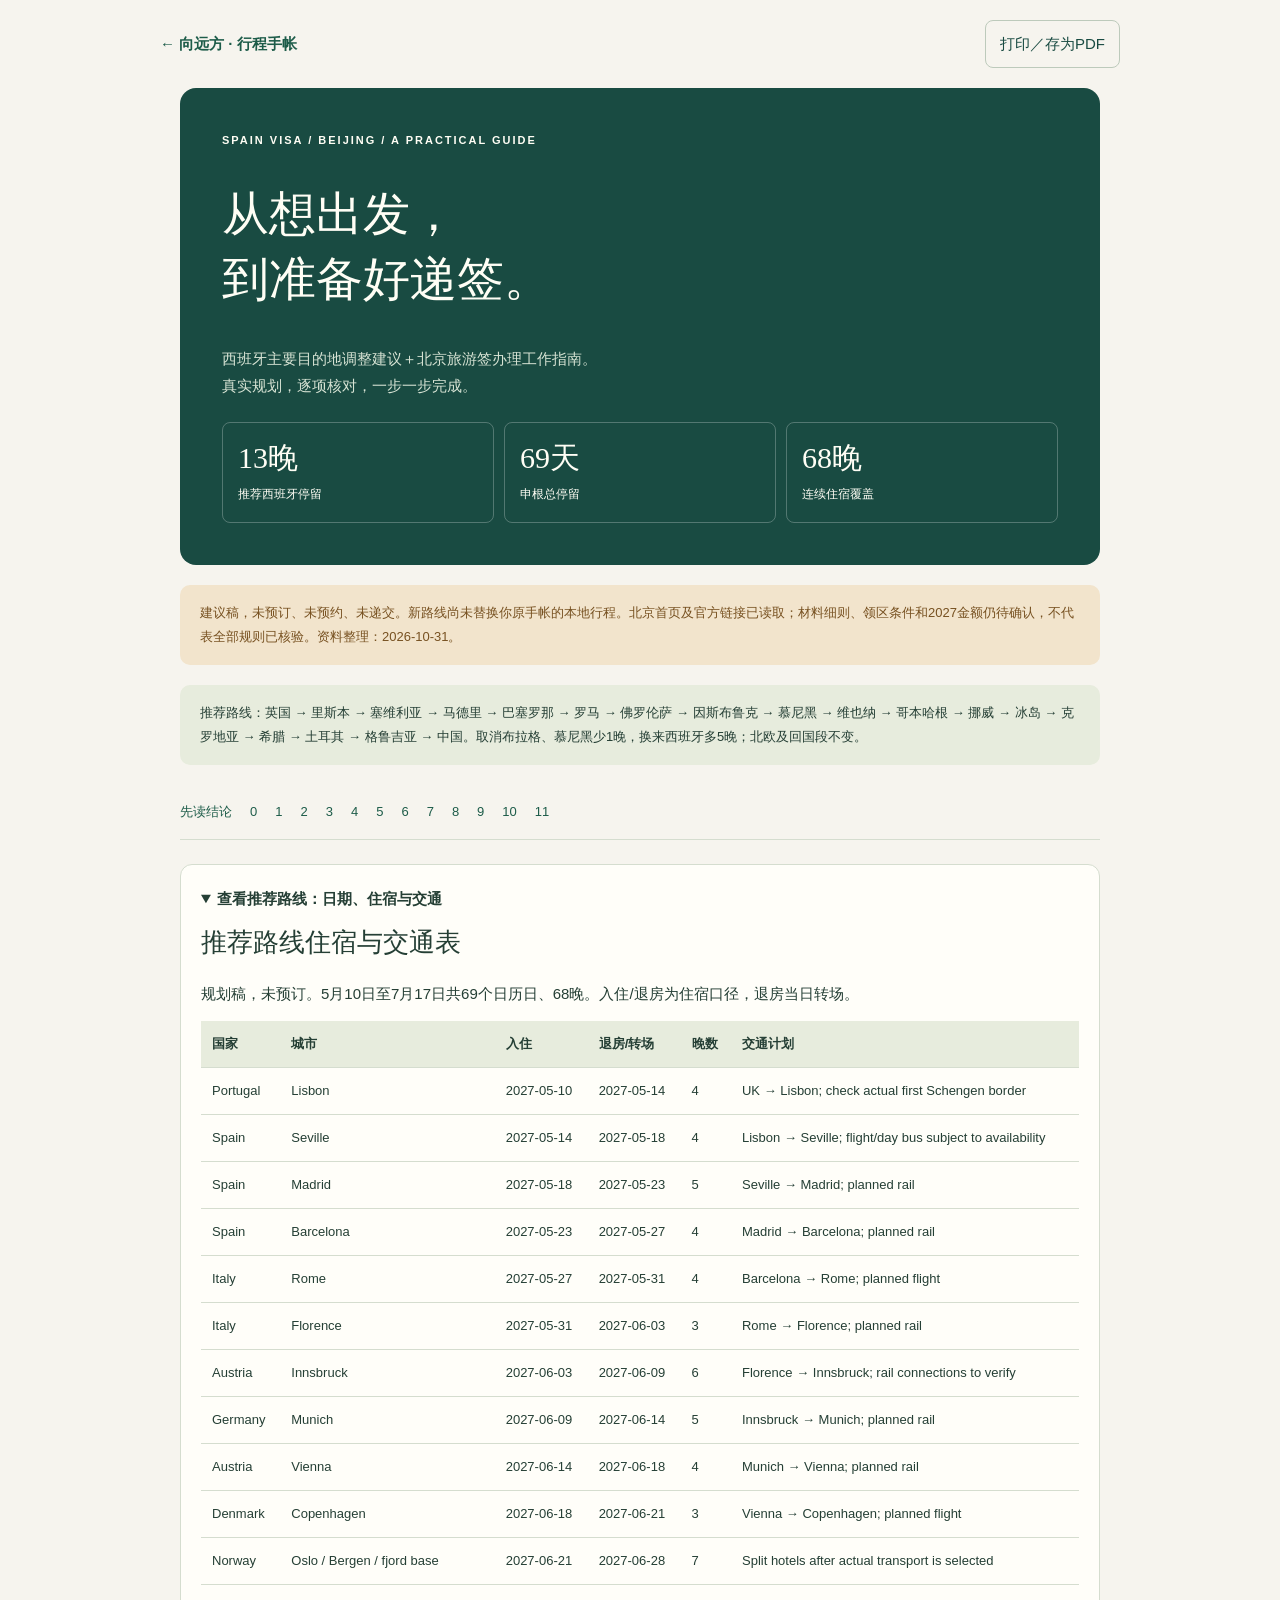
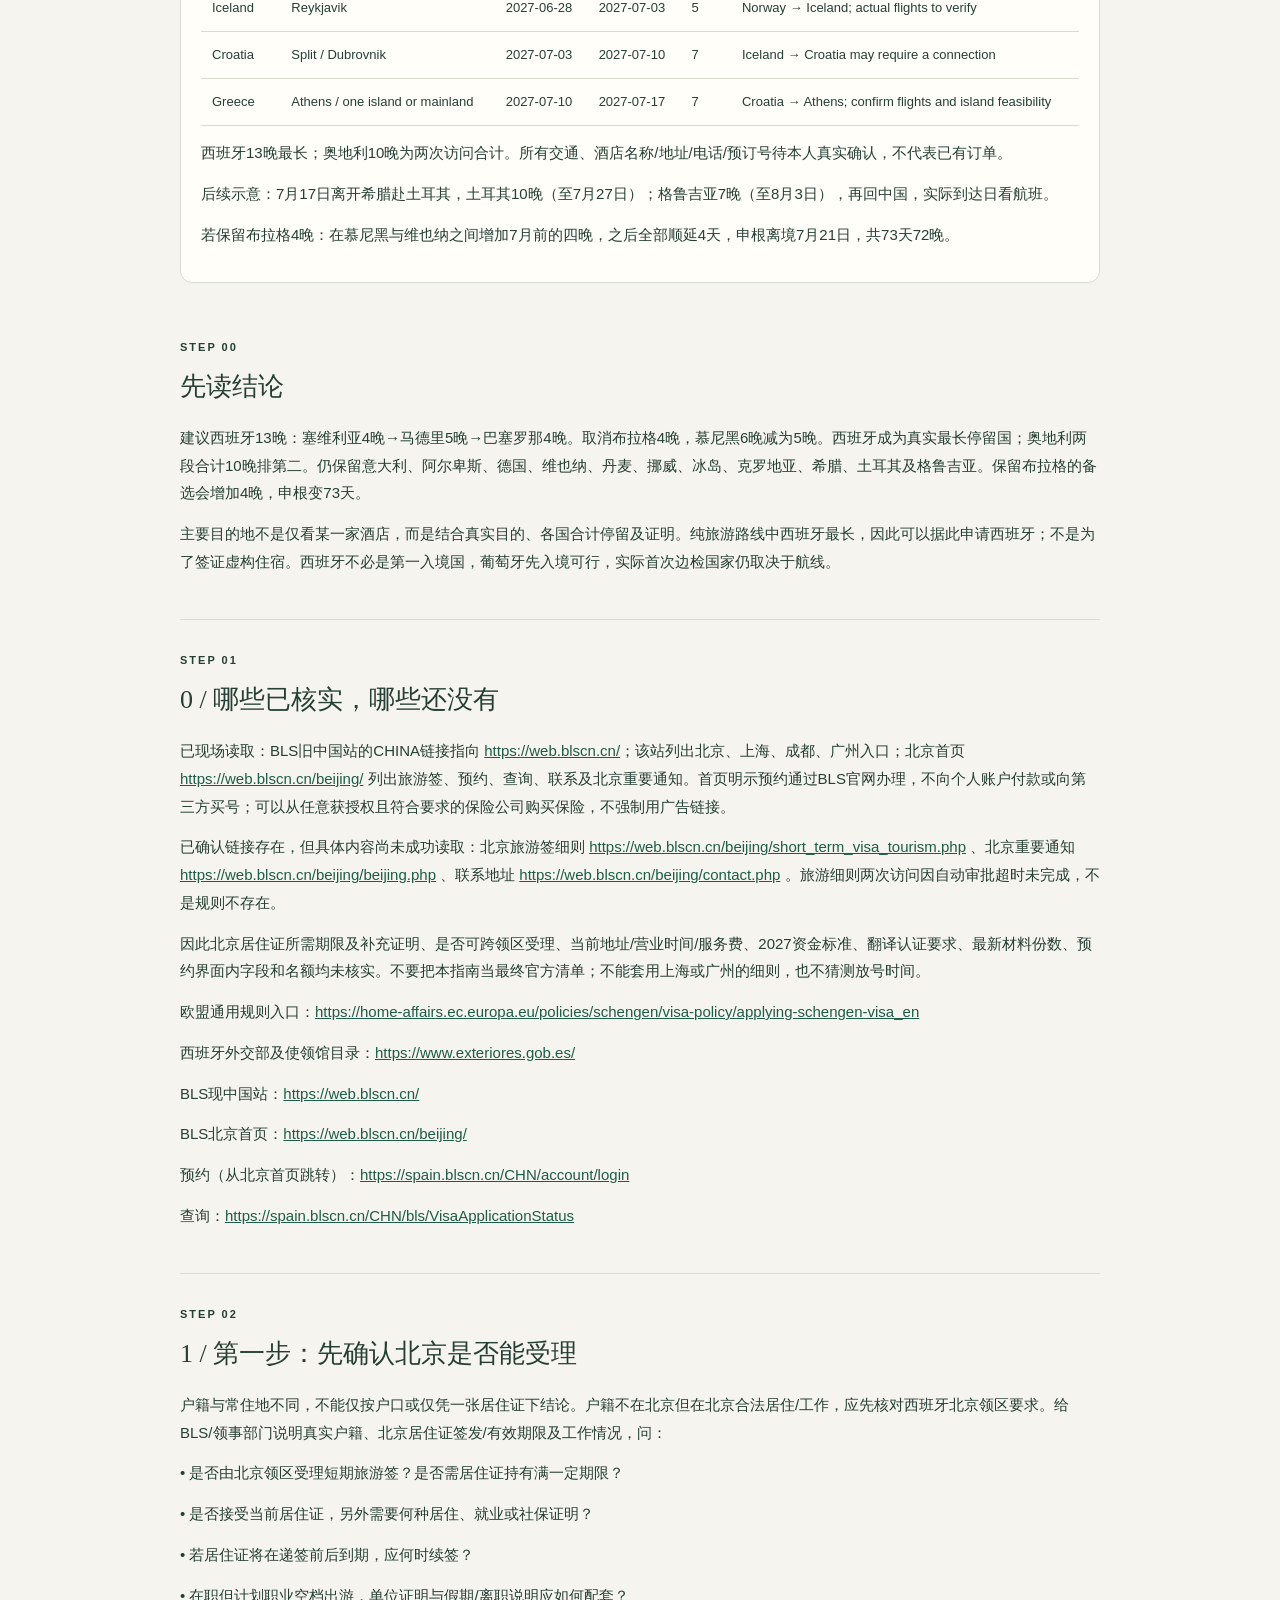
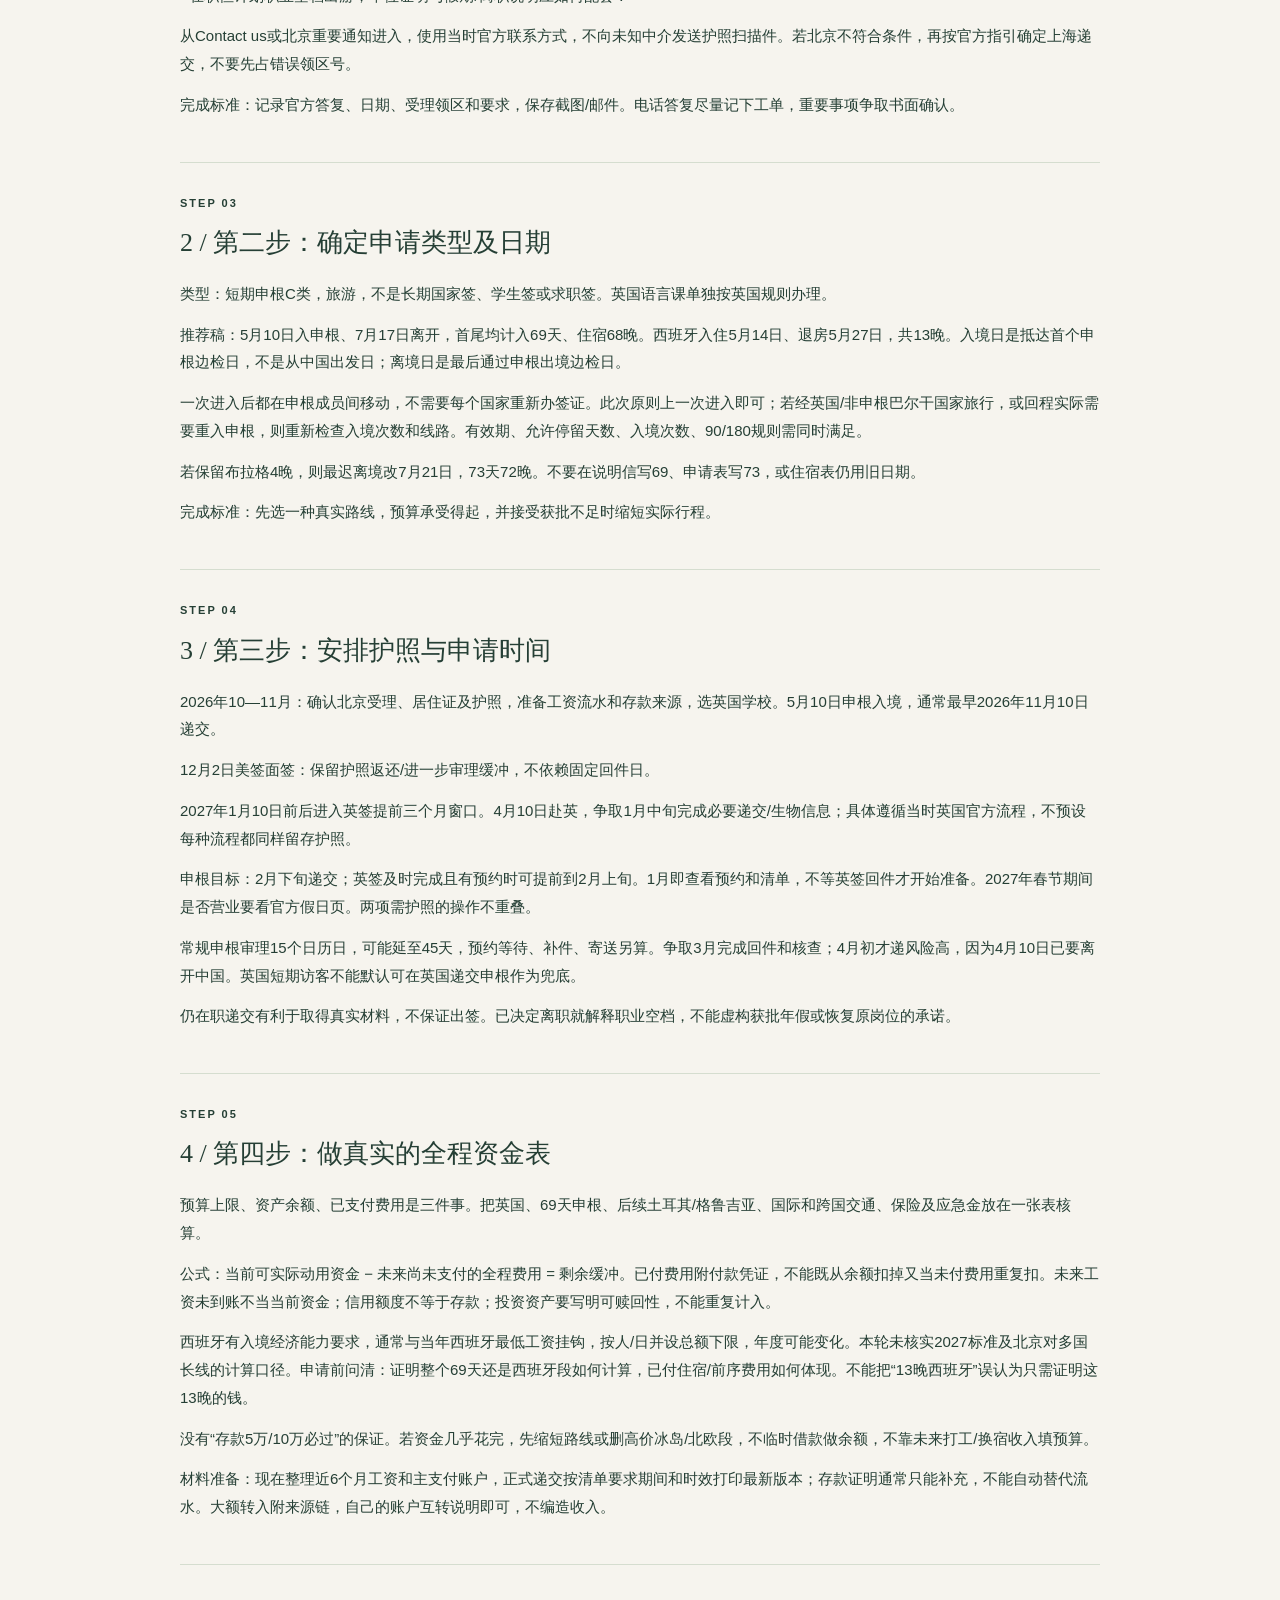
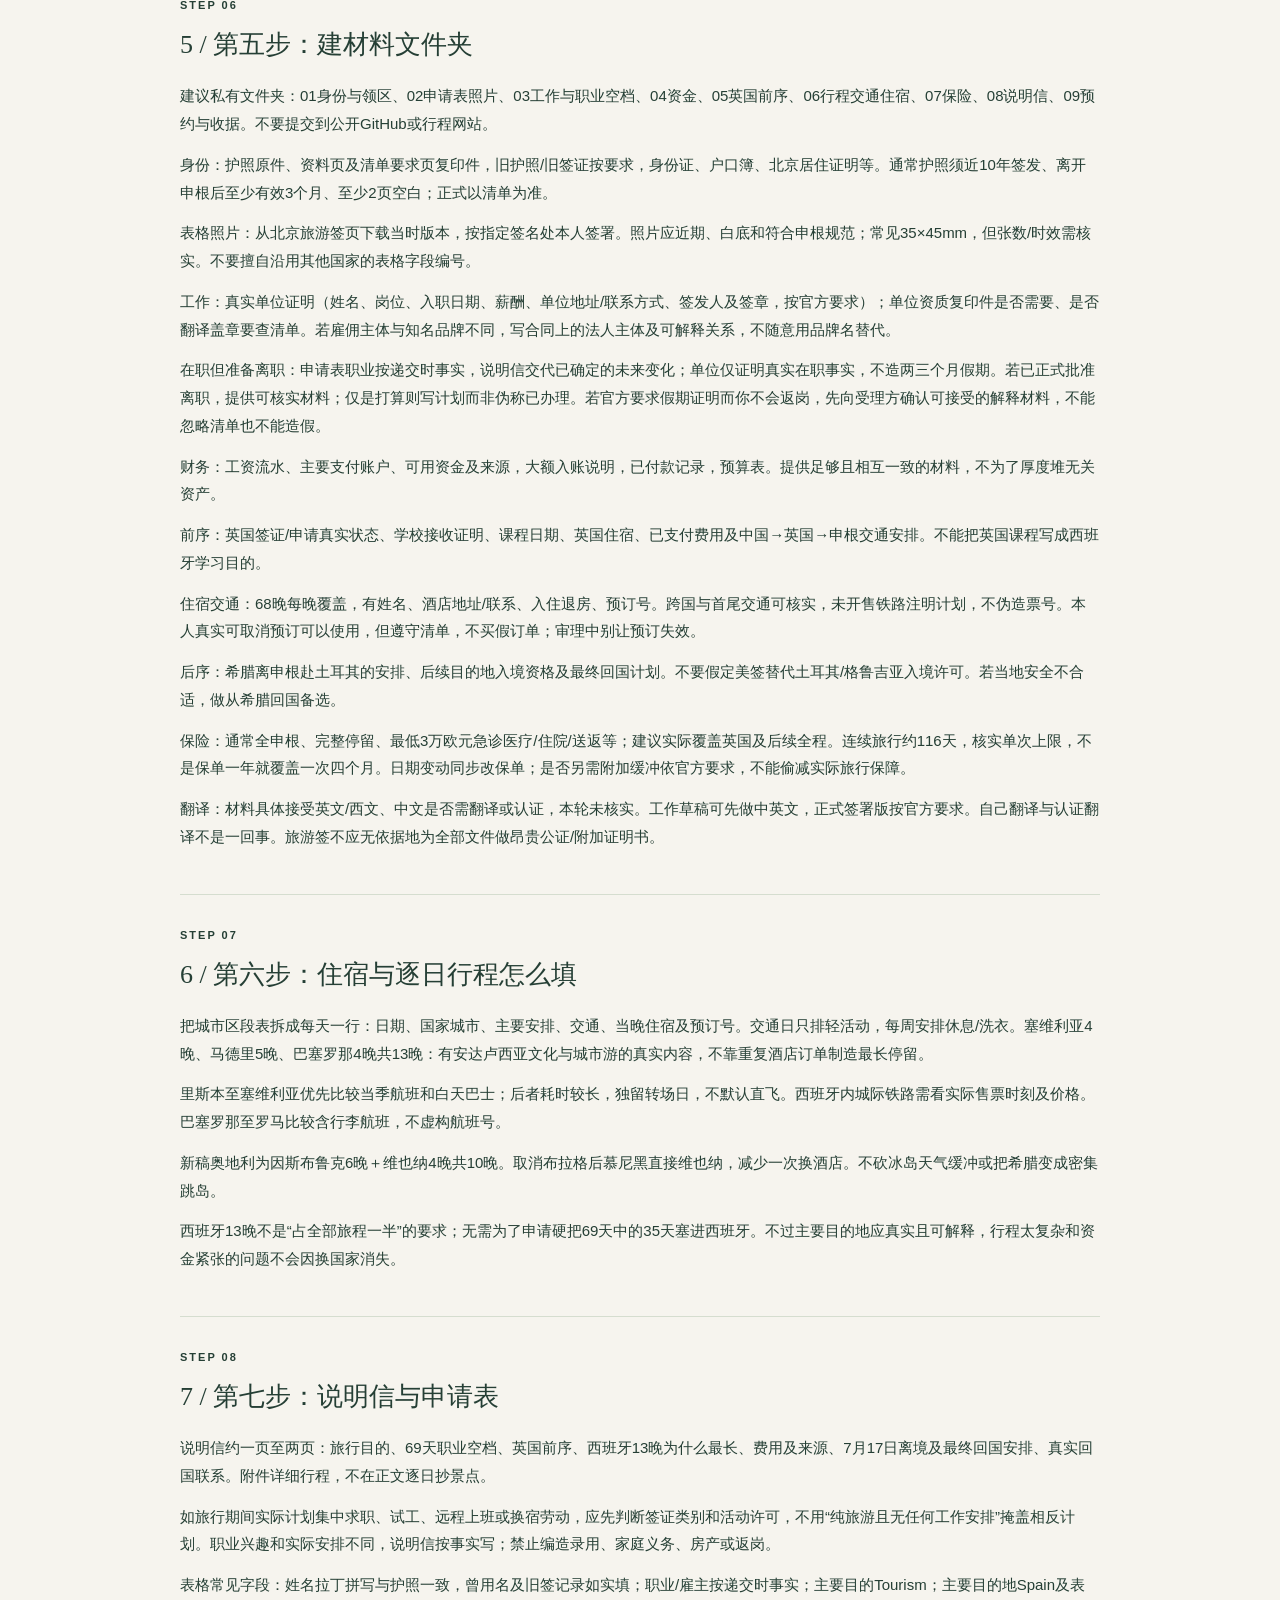
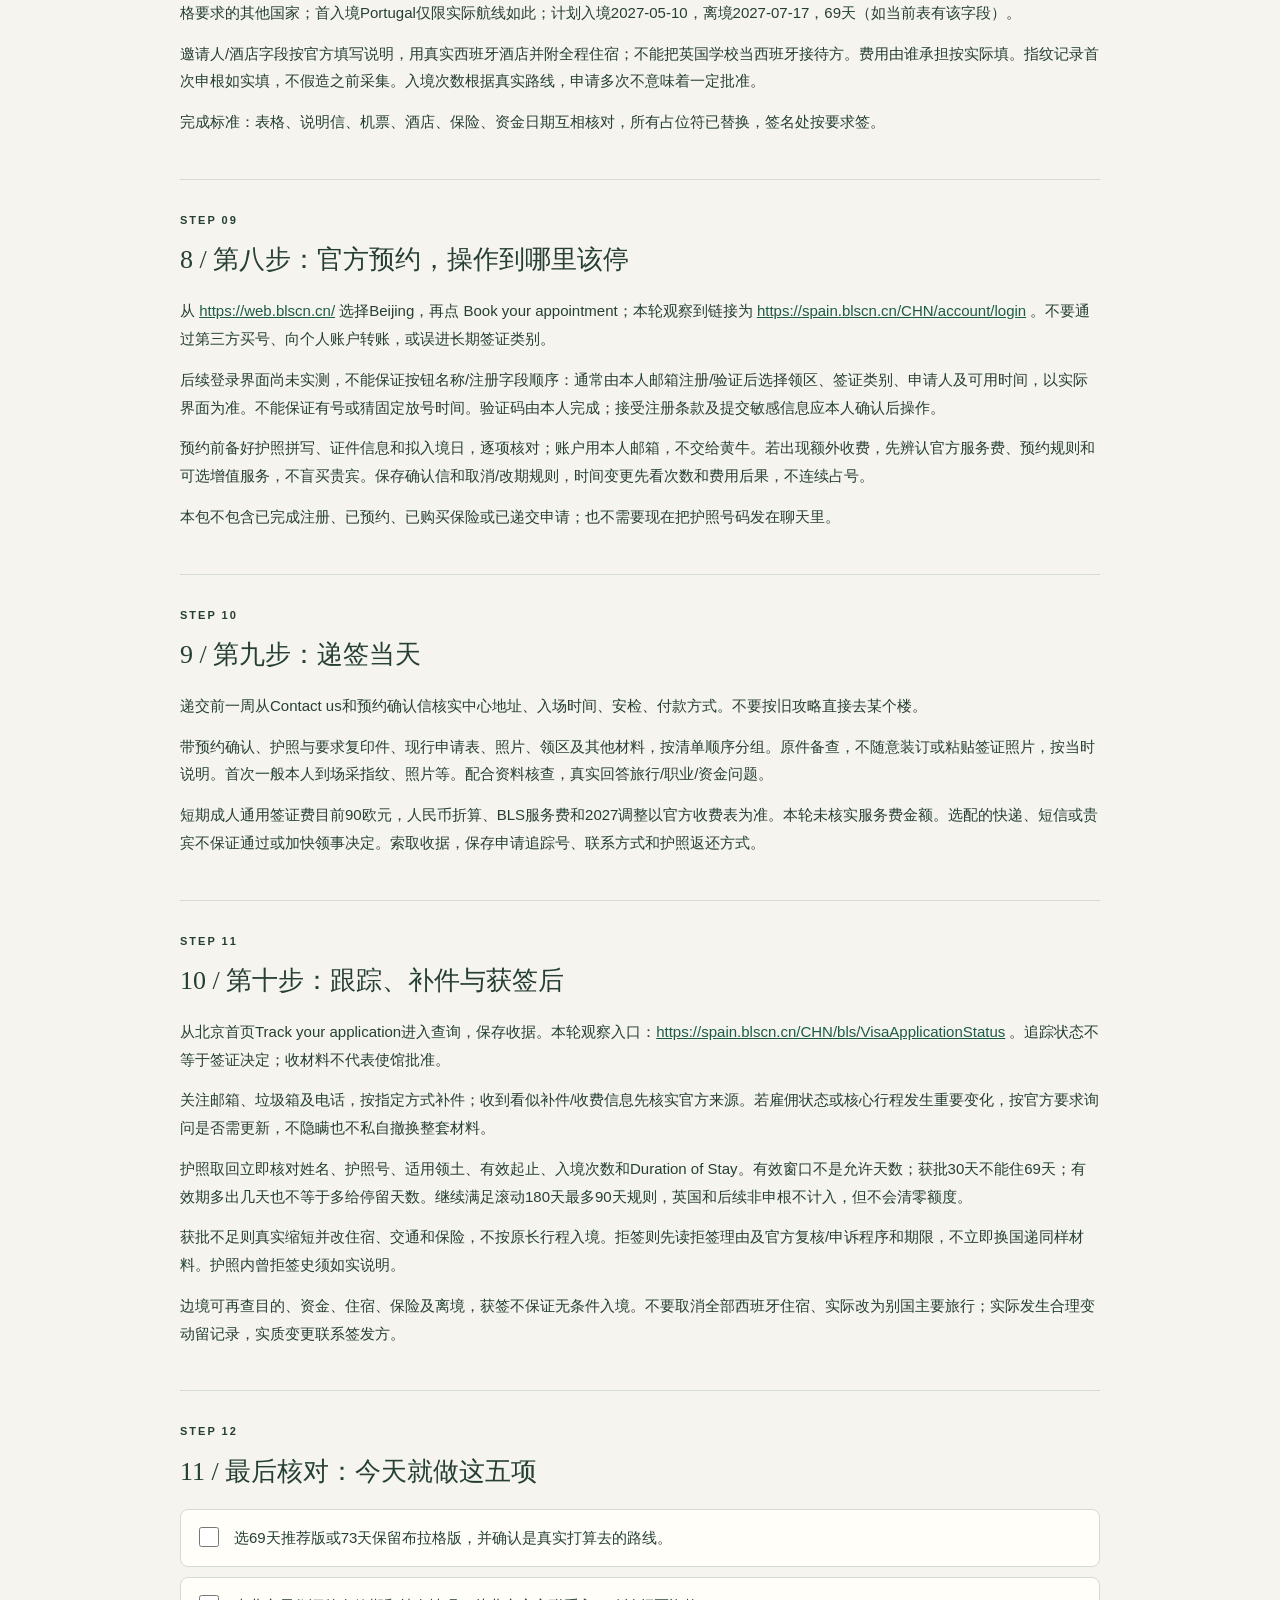
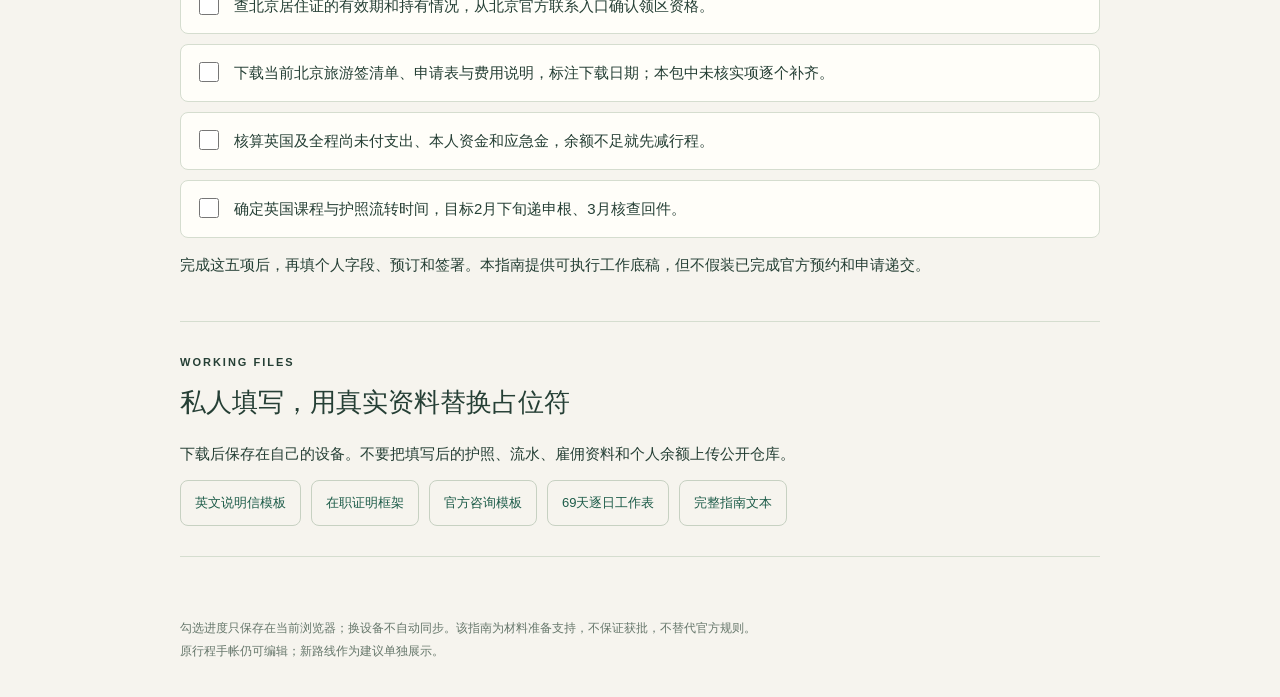
==== spain-visa.html @ c6af72b5 "Add Spain route proposal and Beijing visa application guide" ====
<!doctype html><html lang="zh-CN"><head><meta charset="utf-8"><meta name="viewport" content="width=device-width,initial-scale=1"><meta name="theme-color" content="#194b42"><title>北京西班牙签证 · 从0到1</title><style>
*{box-sizing:border-box}html{scroll-behavior:smooth;scroll-padding-top:72px}body{margin:0;color:#253f35;background:#f6f4ee;font:15px/1.85 -apple-system,BlinkMacSystemFont,'PingFang SC',sans-serif}header{max-width:1000px;margin:auto;display:flex;align-items:center;justify-content:space-between;gap:10px;padding:20px}a{color:#1d5c49;overflow-wrap:anywhere}header a{text-decoration:none;font-weight:700}button,.btn{border:1px solid #bdcabb;border-radius:8px;padding:9px 14px;background:transparent;color:#194b42;font:inherit;cursor:pointer}.hero{padding:42px;background:#194b42;border-radius:16px;color:#fffef5}.hero p{color:#d7e3d4}.kicker{font-size:11px;letter-spacing:2px;font-weight:700}h1{font:500 clamp(29px,5vw,47px)/1.4 Georgia,'Songti SC',serif}h2{font:500 26px/1.5 Georgia,'Songti SC',serif;margin:10px 0 18px}main{max-width:960px;margin:auto;padding:0 20px}nav{display:flex;gap:18px;overflow:auto;white-space:nowrap;position:sticky;top:0;background:#f6f4eef5;z-index:2;padding:15px 0;border-bottom:1px solid #d5ddcf}nav a{text-decoration:none;font-size:13px}section{padding:30px 0;border-bottom:1px solid #d5ddcf}p{margin:13px 0}.notice{padding:16px 20px;background:#e7ecdd;border-radius:10px;margin:20px 0;font-size:13px}.warn{background:#f2e4cc;color:#775121}.cards{display:grid;grid-template-columns:repeat(3,1fr);gap:10px;margin-top:22px}.cards div{padding:15px;border:1px solid #ffffff40;border-radius:8px}.cards strong{display:block;font:30px Georgia,serif}.cards span{font-size:12px}details{margin:24px 0;background:#fffef9;padding:20px;border:1px solid #d5ddcf;border-radius:12px}summary{font-weight:700;cursor:pointer}.table-wrap{overflow:auto}table{border-collapse:collapse;width:100%;font-size:13px;min-width:650px}td,th{padding:11px;border-bottom:1px solid #d5ddcf;text-align:left}th{background:#e7ecdd}.task{display:flex;gap:12px;background:#fffef9;padding:14px;border:1px solid #d5ddcf;border-radius:8px;margin:10px 0}.task input{width:20px;height:20px;flex-shrink:0;accent-color:#194b42}.task:has(input:checked) span{text-decoration:line-through;color:#7a847b}.downloads{display:flex;flex-wrap:wrap;gap:10px}.downloads a{padding:10px 14px;border:1px solid #c7d1c2;border-radius:8px;text-decoration:none;font-size:13px}footer{padding:35px 0;color:#66776b;font-size:12px}#status{min-height:25px}a:focus-visible,button:focus-visible,summary:focus-visible,input:focus-visible{outline:3px solid #b28c3e;outline-offset:3px}@media(max-width:600px){body{font-size:14px}main{padding:0 16px}.hero{padding:28px 22px}h2{font-size:23px}header{padding:15px 16px}header a{font-size:13px}button{font-size:12px}.cards{gap:7px}.cards div{padding:11px}.cards strong{font-size:25px}.cards span{font-size:11px}details{padding:15px}nav{margin:0 -16px;padding:13px 16px}}@media print{header,nav,button,.downloads,#status{display:none}details{display:block}details>*{display:block}.hero{background:white;color:black}.hero p{color:black}section{break-inside:auto}h2{break-after:avoid}.table-wrap{overflow:visible}table{min-width:0;font-size:10px}a{color:black}}
</style></head><body><header><a href="./">← 向远方 · 行程手帐</a><button id="print">打印／存为PDF</button></header><main><div class="hero"><div class="kicker">SPAIN VISA / BEIJING / A PRACTICAL GUIDE</div><h1>从想出发，<br>到准备好递签。</h1><p>西班牙主要目的地调整建议＋北京旅游签办理工作指南。<br>真实规划，逐项核对，一步一步完成。</p><div class="cards"><div><strong>13晚</strong><span>推荐西班牙停留</span></div><div><strong>69天</strong><span>申根总停留</span></div><div><strong>68晚</strong><span>连续住宿覆盖</span></div></div></div><div class="notice warn">建议稿，未预订、未预约、未递交。新路线尚未替换你原手帐的本地行程。北京首页及官方链接已读取；材料细则、领区条件和2027金额仍待确认，不代表全部规则已核验。资料整理：2026-10-31。</div><div class="notice">推荐路线：英国 → 里斯本 → 塞维利亚 → 马德里 → 巴塞罗那 → 罗马 → 佛罗伦萨 → 因斯布鲁克 → 慕尼黑 → 维也纳 → 哥本哈根 → 挪威 → 冰岛 → 克罗地亚 → 希腊 → 土耳其 → 格鲁吉亚 → 中国。取消布拉格、慕尼黑少1晚，换来西班牙多5晚；北欧及回国段不变。</div><nav><a href="#step-0">先读结论</a><a href="#step-1">0</a><a href="#step-2">1</a><a href="#step-3">2</a><a href="#step-4">3</a><a href="#step-5">4</a><a href="#step-6">5</a><a href="#step-7">6</a><a href="#step-8">7</a><a href="#step-9">8</a><a href="#step-10">9</a><a href="#step-11">10</a><a href="#step-12">11</a></nav><details open><summary>查看推荐路线：日期、住宿与交通</summary><h2>推荐路线住宿与交通表</h2>
<p>规划稿，未预订。5月10日至7月17日共69个日历日、68晚。入住/退房为住宿口径，退房当日转场。</p>
<div class="table-wrap"><table><thead><tr><th>国家</th><th>城市</th><th>入住</th><th>退房/转场</th><th>晚数</th><th>交通计划</th></tr></thead><tbody><tr><td>Portugal</td><td>Lisbon</td><td>2027-05-10</td><td>2027-05-14</td><td>4</td><td>UK → Lisbon; check actual first Schengen border</td></tr><tr><td>Spain</td><td>Seville</td><td>2027-05-14</td><td>2027-05-18</td><td>4</td><td>Lisbon → Seville; flight/day bus subject to availability</td></tr><tr><td>Spain</td><td>Madrid</td><td>2027-05-18</td><td>2027-05-23</td><td>5</td><td>Seville → Madrid; planned rail</td></tr><tr><td>Spain</td><td>Barcelona</td><td>2027-05-23</td><td>2027-05-27</td><td>4</td><td>Madrid → Barcelona; planned rail</td></tr><tr><td>Italy</td><td>Rome</td><td>2027-05-27</td><td>2027-05-31</td><td>4</td><td>Barcelona → Rome; planned flight</td></tr><tr><td>Italy</td><td>Florence</td><td>2027-05-31</td><td>2027-06-03</td><td>3</td><td>Rome → Florence; planned rail</td></tr><tr><td>Austria</td><td>Innsbruck</td><td>2027-06-03</td><td>2027-06-09</td><td>6</td><td>Florence → Innsbruck; rail connections to verify</td></tr><tr><td>Germany</td><td>Munich</td><td>2027-06-09</td><td>2027-06-14</td><td>5</td><td>Innsbruck → Munich; planned rail</td></tr><tr><td>Austria</td><td>Vienna</td><td>2027-06-14</td><td>2027-06-18</td><td>4</td><td>Munich → Vienna; planned rail</td></tr><tr><td>Denmark</td><td>Copenhagen</td><td>2027-06-18</td><td>2027-06-21</td><td>3</td><td>Vienna → Copenhagen; planned flight</td></tr><tr><td>Norway</td><td>Oslo / Bergen / fjord base</td><td>2027-06-21</td><td>2027-06-28</td><td>7</td><td>Split hotels after actual transport is selected</td></tr><tr><td>Iceland</td><td>Reykjavik</td><td>2027-06-28</td><td>2027-07-03</td><td>5</td><td>Norway → Iceland; actual flights to verify</td></tr><tr><td>Croatia</td><td>Split / Dubrovnik</td><td>2027-07-03</td><td>2027-07-10</td><td>7</td><td>Iceland → Croatia may require a connection</td></tr><tr><td>Greece</td><td>Athens / one island or mainland</td><td>2027-07-10</td><td>2027-07-17</td><td>7</td><td>Croatia → Athens; confirm flights and island feasibility</td></tr></tbody></table></div>
<p>西班牙13晚最长；奥地利10晚为两次访问合计。所有交通、酒店名称/地址/电话/预订号待本人真实确认，不代表已有订单。</p>
<p>后续示意：7月17日离开希腊赴土耳其，土耳其10晚（至7月27日）；格鲁吉亚7晚（至8月3日），再回中国，实际到达日看航班。</p>
<p>若保留布拉格4晚：在慕尼黑与维也纳之间增加7月前的四晚，之后全部顺延4天，申根离境7月21日，共73天72晚。</p></details><section id="step-0"><div class="kicker">STEP 00</div><h2>先读结论</h2><p>建议西班牙13晚：塞维利亚4晚→马德里5晚→巴塞罗那4晚。取消布拉格4晚，慕尼黑6晚减为5晚。西班牙成为真实最长停留国；奥地利两段合计10晚排第二。仍保留意大利、阿尔卑斯、德国、维也纳、丹麦、挪威、冰岛、克罗地亚、希腊、土耳其及格鲁吉亚。保留布拉格的备选会增加4晚，申根变73天。</p>
<p>主要目的地不是仅看某一家酒店，而是结合真实目的、各国合计停留及证明。纯旅游路线中西班牙最长，因此可以据此申请西班牙；不是为了签证虚构住宿。西班牙不必是第一入境国，葡萄牙先入境可行，实际首次边检国家仍取决于航线。</p></section><section id="step-1"><div class="kicker">STEP 01</div><h2>0 / 哪些已核实，哪些还没有</h2><p>已现场读取：BLS旧中国站的CHINA链接指向 <a target="_blank" rel="noopener" href="https://web.blscn.cn/">https://web.blscn.cn/</a>；该站列出北京、上海、成都、广州入口；北京首页 <a target="_blank" rel="noopener" href="https://web.blscn.cn/beijing/">https://web.blscn.cn/beijing/</a> 列出旅游签、预约、查询、联系及北京重要通知。首页明示预约通过BLS官网办理，不向个人账户付款或向第三方买号；可以从任意获授权且符合要求的保险公司购买保险，不强制用广告链接。</p>
<p>已确认链接存在，但具体内容尚未成功读取：北京旅游签细则 <a target="_blank" rel="noopener" href="https://web.blscn.cn/beijing/short_term_visa_tourism.php">https://web.blscn.cn/beijing/short_term_visa_tourism.php</a> 、北京重要通知 <a target="_blank" rel="noopener" href="https://web.blscn.cn/beijing/beijing.php">https://web.blscn.cn/beijing/beijing.php</a> 、联系地址 <a target="_blank" rel="noopener" href="https://web.blscn.cn/beijing/contact.php">https://web.blscn.cn/beijing/contact.php</a> 。旅游细则两次访问因自动审批超时未完成，不是规则不存在。</p>
<p>因此北京居住证所需期限及补充证明、是否可跨领区受理、当前地址/营业时间/服务费、2027资金标准、翻译认证要求、最新材料份数、预约界面内字段和名额均未核实。不要把本指南当最终官方清单；不能套用上海或广州的细则，也不猜测放号时间。</p>
<p>欧盟通用规则入口：<a target="_blank" rel="noopener" href="https://home-affairs.ec.europa.eu/policies/schengen/visa-policy/applying-schengen-visa_en">https://home-affairs.ec.europa.eu/policies/schengen/visa-policy/applying-schengen-visa_en</a></p>
<p>西班牙外交部及使领馆目录：<a target="_blank" rel="noopener" href="https://www.exteriores.gob.es/">https://www.exteriores.gob.es/</a></p>
<p>BLS现中国站：<a target="_blank" rel="noopener" href="https://web.blscn.cn/">https://web.blscn.cn/</a></p>
<p>BLS北京首页：<a target="_blank" rel="noopener" href="https://web.blscn.cn/beijing/">https://web.blscn.cn/beijing/</a></p>
<p>预约（从北京首页跳转）：<a target="_blank" rel="noopener" href="https://spain.blscn.cn/CHN/account/login">https://spain.blscn.cn/CHN/account/login</a></p>
<p>查询：<a target="_blank" rel="noopener" href="https://spain.blscn.cn/CHN/bls/VisaApplicationStatus">https://spain.blscn.cn/CHN/bls/VisaApplicationStatus</a></p></section><section id="step-2"><div class="kicker">STEP 02</div><h2>1 / 第一步：先确认北京是否能受理</h2><p>户籍与常住地不同，不能仅按户口或仅凭一张居住证下结论。户籍不在北京但在北京合法居住/工作，应先核对西班牙北京领区要求。给BLS/领事部门说明真实户籍、北京居住证签发/有效期限及工作情况，问：</p>
<p class="bullet">• 是否由北京领区受理短期旅游签？是否需居住证持有满一定期限？</p>
<p class="bullet">• 是否接受当前居住证，另外需要何种居住、就业或社保证明？</p>
<p class="bullet">• 若居住证将在递签前后到期，应何时续签？</p>
<p class="bullet">• 在职但计划职业空档出游，单位证明与假期/离职说明应如何配套？</p>
<p>从Contact us或北京重要通知进入，使用当时官方联系方式，不向未知中介发送护照扫描件。若北京不符合条件，再按官方指引确定上海递交，不要先占错误领区号。</p>
<p>完成标准：记录官方答复、日期、受理领区和要求，保存截图/邮件。电话答复尽量记下工单，重要事项争取书面确认。</p></section><section id="step-3"><div class="kicker">STEP 03</div><h2>2 / 第二步：确定申请类型及日期</h2><p>类型：短期申根C类，旅游，不是长期国家签、学生签或求职签。英国语言课单独按英国规则办理。</p>
<p>推荐稿：5月10日入申根、7月17日离开，首尾均计入69天、住宿68晚。西班牙入住5月14日、退房5月27日，共13晚。入境日是抵达首个申根边检日，不是从中国出发日；离境日是最后通过申根出境边检日。</p>
<p>一次进入后都在申根成员间移动，不需要每个国家重新办签证。此次原则上一次进入即可；若经英国/非申根巴尔干国家旅行，或回程实际需要重入申根，则重新检查入境次数和线路。有效期、允许停留天数、入境次数、90/180规则需同时满足。</p>
<p>若保留布拉格4晚，则最迟离境改7月21日，73天72晚。不要在说明信写69、申请表写73，或住宿表仍用旧日期。</p>
<p>完成标准：先选一种真实路线，预算承受得起，并接受获批不足时缩短实际行程。</p></section><section id="step-4"><div class="kicker">STEP 04</div><h2>3 / 第三步：安排护照与申请时间</h2><p>2026年10—11月：确认北京受理、居住证及护照，准备工资流水和存款来源，选英国学校。5月10日申根入境，通常最早2026年11月10日递交。</p>
<p>12月2日美签面签：保留护照返还/进一步审理缓冲，不依赖固定回件日。</p>
<p>2027年1月10日前后进入英签提前三个月窗口。4月10日赴英，争取1月中旬完成必要递交/生物信息；具体遵循当时英国官方流程，不预设每种流程都同样留存护照。</p>
<p>申根目标：2月下旬递交；英签及时完成且有预约时可提前到2月上旬。1月即查看预约和清单，不等英签回件才开始准备。2027年春节期间是否营业要看官方假日页。两项需护照的操作不重叠。</p>
<p>常规申根审理15个日历日，可能延至45天，预约等待、补件、寄送另算。争取3月完成回件和核查；4月初才递风险高，因为4月10日已要离开中国。英国短期访客不能默认可在英国递交申根作为兜底。</p>
<p>仍在职递交有利于取得真实材料，不保证出签。已决定离职就解释职业空档，不能虚构获批年假或恢复原岗位的承诺。</p></section><section id="step-5"><div class="kicker">STEP 05</div><h2>4 / 第四步：做真实的全程资金表</h2><p>预算上限、资产余额、已支付费用是三件事。把英国、69天申根、后续土耳其/格鲁吉亚、国际和跨国交通、保险及应急金放在一张表核算。</p>
<p>公式：当前可实际动用资金 − 未来尚未支付的全程费用 = 剩余缓冲。已付费用附付款凭证，不能既从余额扣掉又当未付费用重复扣。未来工资未到账不当当前资金；信用额度不等于存款；投资资产要写明可赎回性，不能重复计入。</p>
<p>西班牙有入境经济能力要求，通常与当年西班牙最低工资挂钩，按人/日并设总额下限，年度可能变化。本轮未核实2027标准及北京对多国长线的计算口径。申请前问清：证明整个69天还是西班牙段如何计算，已付住宿/前序费用如何体现。不能把“13晚西班牙”误认为只需证明这13晚的钱。</p>
<p>没有“存款5万/10万必过”的保证。若资金几乎花完，先缩短路线或删高价冰岛/北欧段，不临时借款做余额，不靠未来打工/换宿收入填预算。</p>
<p>材料准备：现在整理近6个月工资和主支付账户，正式递交按清单要求期间和时效打印最新版本；存款证明通常只能补充，不能自动替代流水。大额转入附来源链，自己的账户互转说明即可，不编造收入。</p></section><section id="step-6"><div class="kicker">STEP 06</div><h2>5 / 第五步：建材料文件夹</h2><p>建议私有文件夹：01身份与领区、02申请表照片、03工作与职业空档、04资金、05英国前序、06行程交通住宿、07保险、08说明信、09预约与收据。不要提交到公开GitHub或行程网站。</p>
<p>身份：护照原件、资料页及清单要求页复印件，旧护照/旧签证按要求，身份证、户口簿、北京居住证明等。通常护照须近10年签发、离开申根后至少有效3个月、至少2页空白；正式以清单为准。</p>
<p>表格照片：从北京旅游签页下载当时版本，按指定签名处本人签署。照片应近期、白底和符合申根规范；常见35×45mm，但张数/时效需核实。不要擅自沿用其他国家的表格字段编号。</p>
<p>工作：真实单位证明（姓名、岗位、入职日期、薪酬、单位地址/联系方式、签发人及签章，按官方要求）；单位资质复印件是否需要、是否翻译盖章要查清单。若雇佣主体与知名品牌不同，写合同上的法人主体及可解释关系，不随意用品牌名替代。</p>
<p>在职但准备离职：申请表职业按递交时事实，说明信交代已确定的未来变化；单位仅证明真实在职事实，不造两三个月假期。若已正式批准离职，提供可核实材料；仅是打算则写计划而非伪称已办理。若官方要求假期证明而你不会返岗，先向受理方确认可接受的解释材料，不能忽略清单也不能造假。</p>
<p>财务：工资流水、主要支付账户、可用资金及来源，大额入账说明，已付款记录，预算表。提供足够且相互一致的材料，不为了厚度堆无关资产。</p>
<p>前序：英国签证/申请真实状态、学校接收证明、课程日期、英国住宿、已支付费用及中国→英国→申根交通安排。不能把英国课程写成西班牙学习目的。</p>
<p>住宿交通：68晚每晚覆盖，有姓名、酒店地址/联系、入住退房、预订号。跨国与首尾交通可核实，未开售铁路注明计划，不伪造票号。本人真实可取消预订可以使用，但遵守清单，不买假订单；审理中别让预订失效。</p>
<p>后序：希腊离申根赴土耳其的安排、后续目的地入境资格及最终回国计划。不要假定美签替代土耳其/格鲁吉亚入境许可。若当地安全不合适，做从希腊回国备选。</p>
<p>保险：通常全申根、完整停留、最低3万欧元急诊医疗/住院/送返等；建议实际覆盖英国及后续全程。连续旅行约116天，核实单次上限，不是保单一年就覆盖一次四个月。日期变动同步改保单；是否另需附加缓冲依官方要求，不能偷减实际旅行保障。</p>
<p>翻译：材料具体接受英文/西文、中文是否需翻译或认证，本轮未核实。工作草稿可先做中英文，正式签署版按官方要求。自己翻译与认证翻译不是一回事。旅游签不应无依据地为全部文件做昂贵公证/附加证明书。</p></section><section id="step-7"><div class="kicker">STEP 07</div><h2>6 / 第六步：住宿与逐日行程怎么填</h2><p>把城市区段表拆成每天一行：日期、国家城市、主要安排、交通、当晚住宿及预订号。交通日只排轻活动，每周安排休息/洗衣。塞维利亚4晚、马德里5晚、巴塞罗那4晚共13晚：有安达卢西亚文化与城市游的真实内容，不靠重复酒店订单制造最长停留。</p>
<p>里斯本至塞维利亚优先比较当季航班和白天巴士；后者耗时较长，独留转场日，不默认直飞。西班牙内城际铁路需看实际售票时刻及价格。巴塞罗那至罗马比较含行李航班，不虚构航班号。</p>
<p>新稿奥地利为因斯布鲁克6晚＋维也纳4晚共10晚。取消布拉格后慕尼黑直接维也纳，减少一次换酒店。不砍冰岛天气缓冲或把希腊变成密集跳岛。</p>
<p>西班牙13晚不是“占全部旅程一半”的要求；无需为了申请硬把69天中的35天塞进西班牙。不过主要目的地应真实且可解释，行程太复杂和资金紧张的问题不会因换国家消失。</p></section><section id="step-8"><div class="kicker">STEP 08</div><h2>7 / 第七步：说明信与申请表</h2><p>说明信约一页至两页：旅行目的、69天职业空档、英国前序、西班牙13晚为什么最长、费用及来源、7月17日离境及最终回国安排、真实回国联系。附件详细行程，不在正文逐日抄景点。</p>
<p>如旅行期间实际计划集中求职、试工、远程上班或换宿劳动，应先判断签证类别和活动许可，不用“纯旅游且无任何工作安排”掩盖相反计划。职业兴趣和实际安排不同，说明信按事实写；禁止编造录用、家庭义务、房产或返岗。</p>
<p>表格常见字段：姓名拉丁拼写与护照一致，曾用名及旧签记录如实填；职业/雇主按递交时事实；主要目的Tourism；主要目的地Spain及表格要求的其他国家；首入境Portugal仅限实际航线如此；计划入境2027-05-10，离境2027-07-17，69天（如当前表有该字段）。</p>
<p>邀请人/酒店字段按官方填写说明，用真实西班牙酒店并附全程住宿；不能把英国学校当西班牙接待方。费用由谁承担按实际填。指纹记录首次申根如实填，不假造之前采集。入境次数根据真实路线，申请多次不意味着一定批准。</p>
<p>完成标准：表格、说明信、机票、酒店、保险、资金日期互相核对，所有占位符已替换，签名处按要求签。</p></section><section id="step-9"><div class="kicker">STEP 09</div><h2>8 / 第八步：官方预约，操作到哪里该停</h2><p>从 <a target="_blank" rel="noopener" href="https://web.blscn.cn/">https://web.blscn.cn/</a> 选择Beijing，再点 Book your appointment；本轮观察到链接为 <a target="_blank" rel="noopener" href="https://spain.blscn.cn/CHN/account/login">https://spain.blscn.cn/CHN/account/login</a> 。不要通过第三方买号、向个人账户转账，或误进长期签证类别。</p>
<p>后续登录界面尚未实测，不能保证按钮名称/注册字段顺序：通常由本人邮箱注册/验证后选择领区、签证类别、申请人及可用时间，以实际界面为准。不能保证有号或猜固定放号时间。验证码由本人完成；接受注册条款及提交敏感信息应本人确认后操作。</p>
<p>预约前备好护照拼写、证件信息和拟入境日，逐项核对；账户用本人邮箱，不交给黄牛。若出现额外收费，先辨认官方服务费、预约规则和可选增值服务，不盲买贵宾。保存确认信和取消/改期规则，时间变更先看次数和费用后果，不连续占号。</p>
<p>本包不包含已完成注册、已预约、已购买保险或已递交申请；也不需要现在把护照号码发在聊天里。</p></section><section id="step-10"><div class="kicker">STEP 10</div><h2>9 / 第九步：递签当天</h2><p>递交前一周从Contact us和预约确认信核实中心地址、入场时间、安检、付款方式。不要按旧攻略直接去某个楼。</p>
<p>带预约确认、护照与要求复印件、现行申请表、照片、领区及其他材料，按清单顺序分组。原件备查，不随意装订或粘贴签证照片，按当时说明。首次一般本人到场采指纹、照片等。配合资料核查，真实回答旅行/职业/资金问题。</p>
<p>短期成人通用签证费目前90欧元，人民币折算、BLS服务费和2027调整以官方收费表为准。本轮未核实服务费金额。选配的快递、短信或贵宾不保证通过或加快领事决定。索取收据，保存申请追踪号、联系方式和护照返还方式。</p></section><section id="step-11"><div class="kicker">STEP 11</div><h2>10 / 第十步：跟踪、补件与获签后</h2><p>从北京首页Track your application进入查询，保存收据。本轮观察入口：<a target="_blank" rel="noopener" href="https://spain.blscn.cn/CHN/bls/VisaApplicationStatus">https://spain.blscn.cn/CHN/bls/VisaApplicationStatus</a> 。追踪状态不等于签证决定；收材料不代表使馆批准。</p>
<p>关注邮箱、垃圾箱及电话，按指定方式补件；收到看似补件/收费信息先核实官方来源。若雇佣状态或核心行程发生重要变化，按官方要求询问是否需更新，不隐瞒也不私自撤换整套材料。</p>
<p>护照取回立即核对姓名、护照号、适用领土、有效起止、入境次数和Duration of Stay。有效窗口不是允许天数；获批30天不能住69天；有效期多出几天也不等于多给停留天数。继续满足滚动180天最多90天规则，英国和后续非申根不计入，但不会清零额度。</p>
<p>获批不足则真实缩短并改住宿、交通和保险，不按原长行程入境。拒签则先读拒签理由及官方复核/申诉程序和期限，不立即换国递同样材料。护照内曾拒签史须如实说明。</p>
<p>边境可再查目的、资金、住宿、保险及离境，获签不保证无条件入境。不要取消全部西班牙住宿、实际改为别国主要旅行；实际发生合理变动留记录，实质变更联系签发方。</p></section><section id="step-12"><div class="kicker">STEP 12</div><h2>11 / 最后核对：今天就做这五项</h2><label class="task"><input type="checkbox" data-task="0"><span>选69天推荐版或73天保留布拉格版，并确认是真实打算去的路线。</span></label>
<label class="task"><input type="checkbox" data-task="1"><span>查北京居住证的有效期和持有情况，从北京官方联系入口确认领区资格。</span></label>
<label class="task"><input type="checkbox" data-task="2"><span>下载当前北京旅游签清单、申请表与费用说明，标注下载日期；本包中未核实项逐个补齐。</span></label>
<label class="task"><input type="checkbox" data-task="3"><span>核算英国及全程尚未付支出、本人资金和应急金，余额不足就先减行程。</span></label>
<label class="task"><input type="checkbox" data-task="4"><span>确定英国课程与护照流转时间，目标2月下旬递申根、3月核查回件。</span></label>
<p>完成这五项后，再填个人字段、预订和签署。本指南提供可执行工作底稿，但不假装已完成官方预约和申请递交。</p></section><section><div class="kicker">WORKING FILES</div><h2>私人填写，用真实资料替换占位符</h2><p>下载后保存在自己的设备。不要把填写后的护照、流水、雇佣资料和个人余额上传公开仓库。</p><div class="downloads"><a download href="visa-templates/spain-cover-letter.txt">英文说明信模板</a><a download href="visa-templates/employment-letter.txt">在职证明框架</a><a download href="visa-templates/official-enquiry.txt">官方咨询模板</a><a download href="visa-templates/itinerary-draft.md">69天逐日工作表</a><a download href="visa-templates/spain-guide.md">完整指南文本</a></div></section><footer><div id="status" role="status" aria-live="polite"></div>勾选进度只保存在当前浏览器；换设备不自动同步。该指南为材料准备支持，不保证获批，不替代官方规则。<br>原行程手帐仍可编辑；新路线作为建议单独展示。</footer></main><script>
const key='spain-visa-guide-checks-v1';let tasks={};try{tasks=JSON.parse(localStorage.getItem(key)||'{}')}catch(e){document.querySelector('#status').textContent='本地进度无法读取，可继续查看指南'}document.querySelectorAll('[data-task]').forEach((el,i)=>{el.dataset.task=String(i);el.checked=tasks[i]===true;el.addEventListener('change',()=>{tasks[i]=el.checked;try{localStorage.setItem(key,JSON.stringify(tasks));document.querySelector('#status').textContent='已保存勾选进度到本设备'}catch(e){document.querySelector('#status').textContent='保存失败，请自行记录进度'}})});document.querySelector('#print').addEventListener('click',()=>window.print());
</script></body></html>
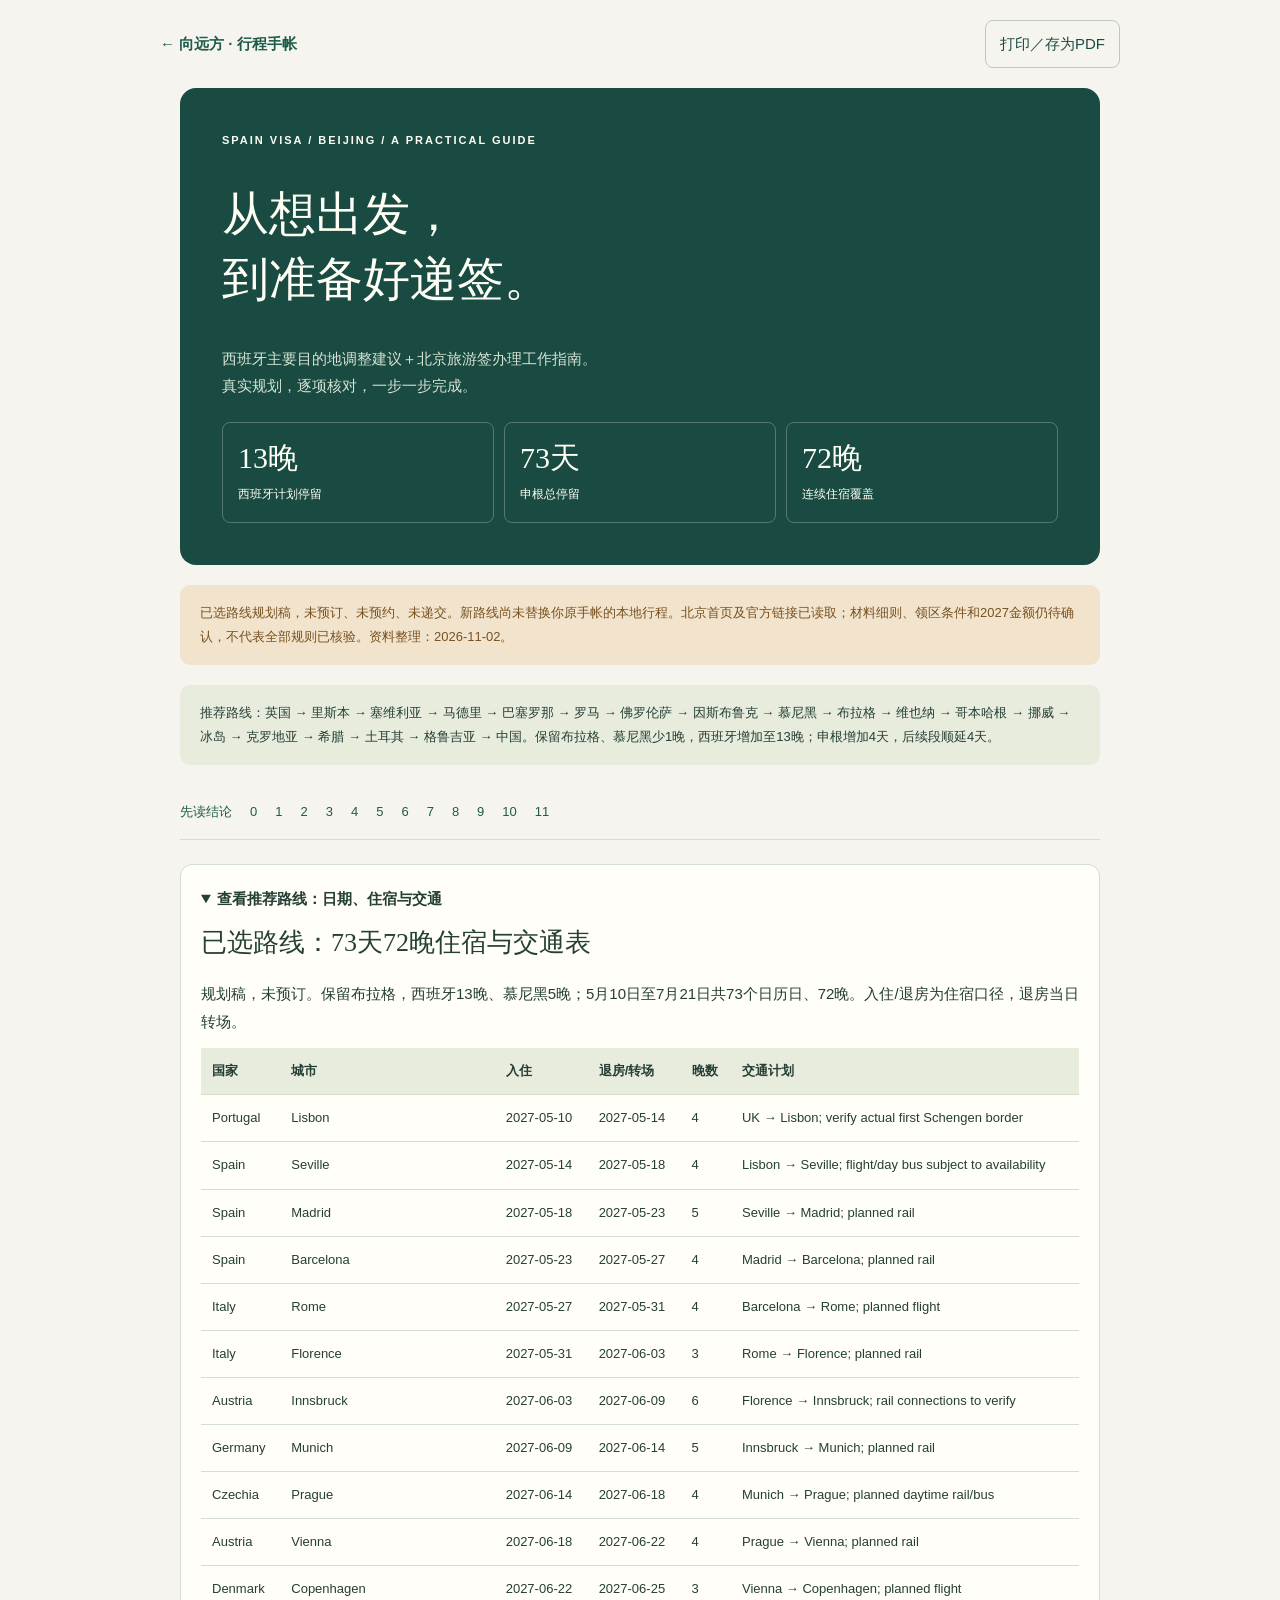
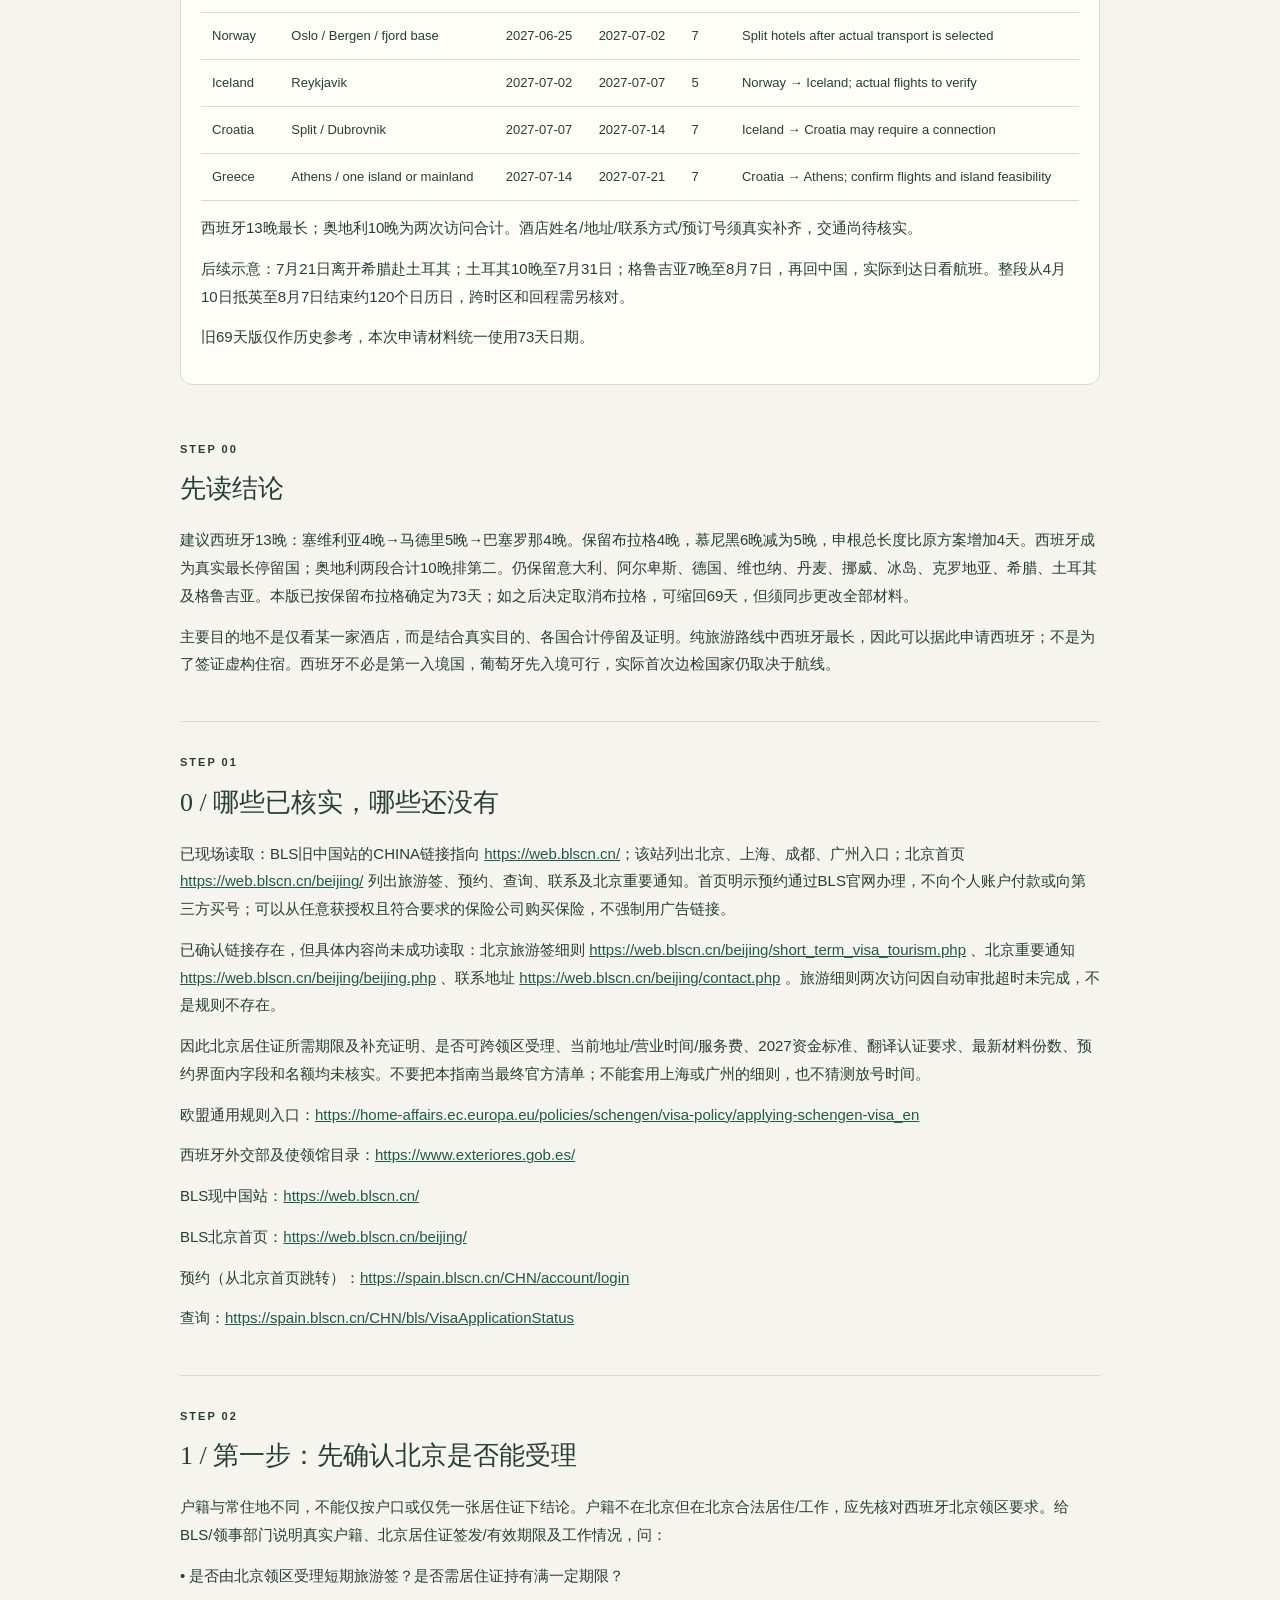
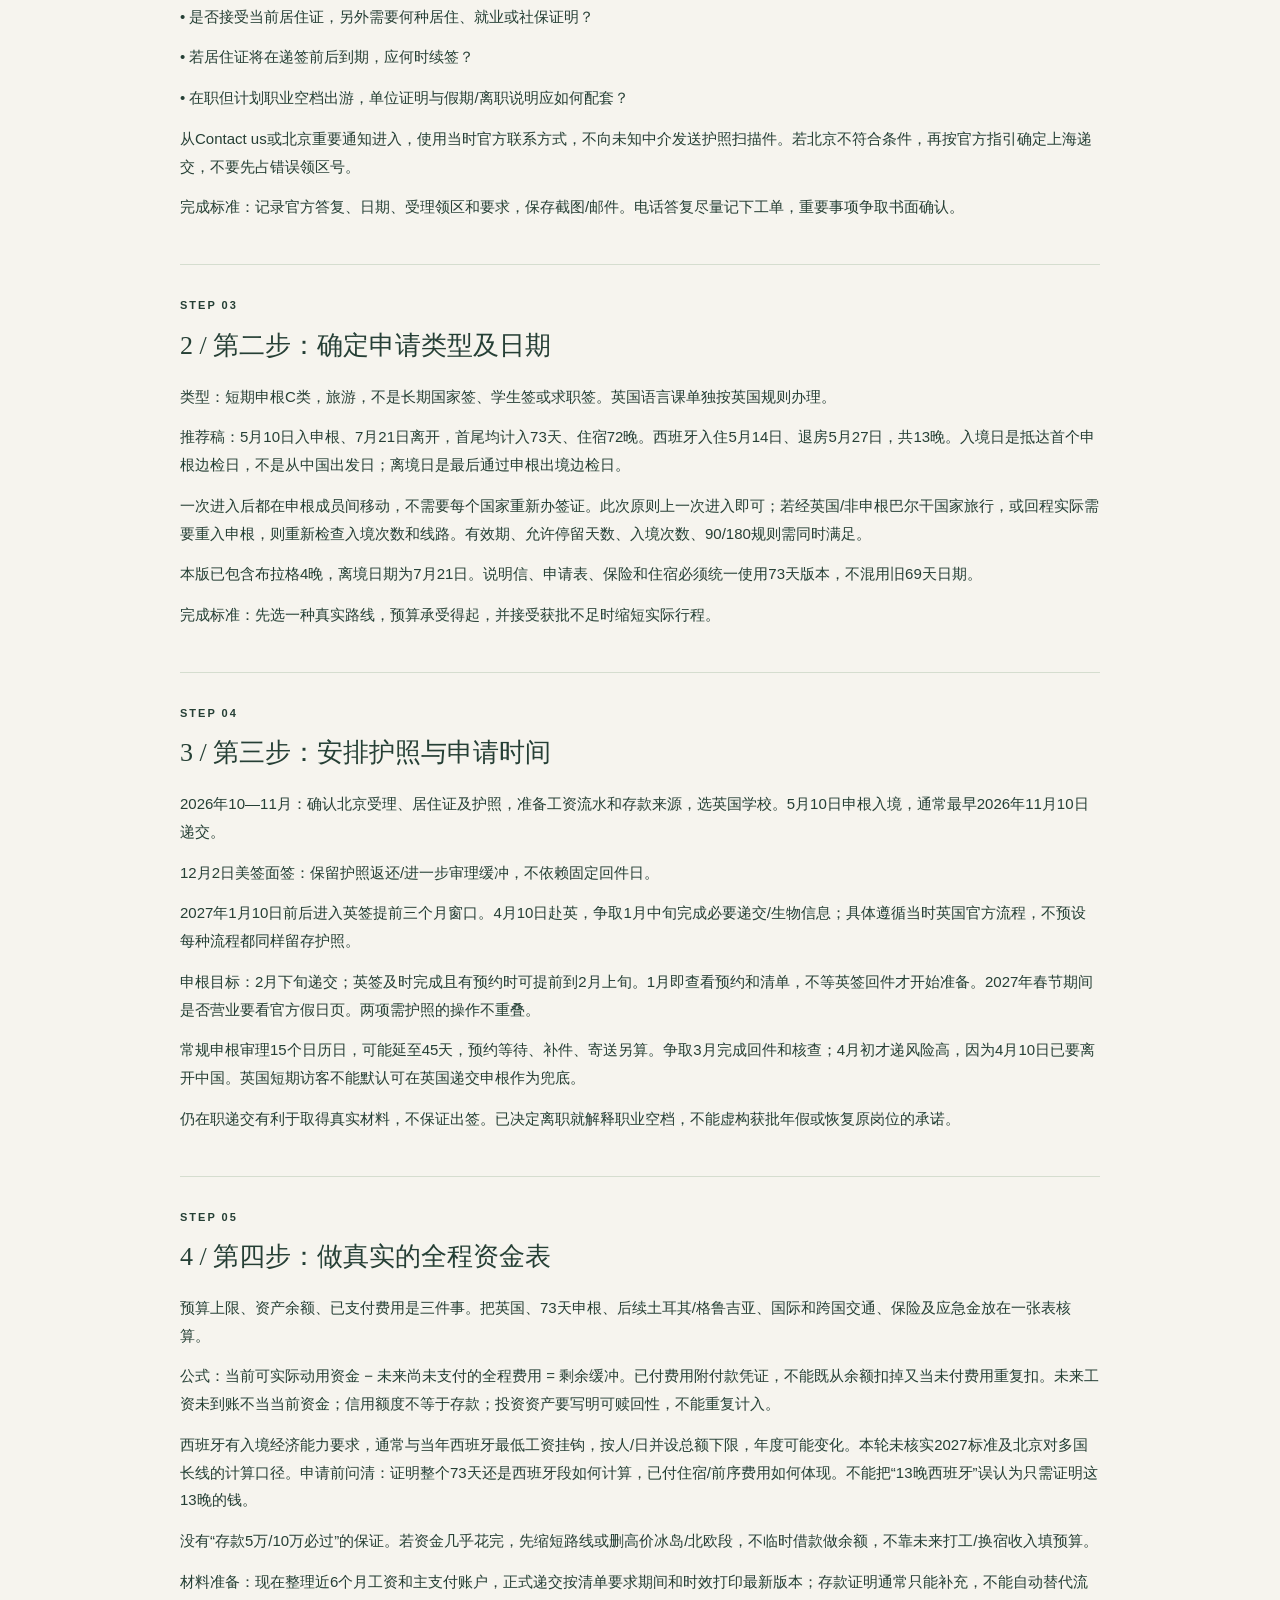
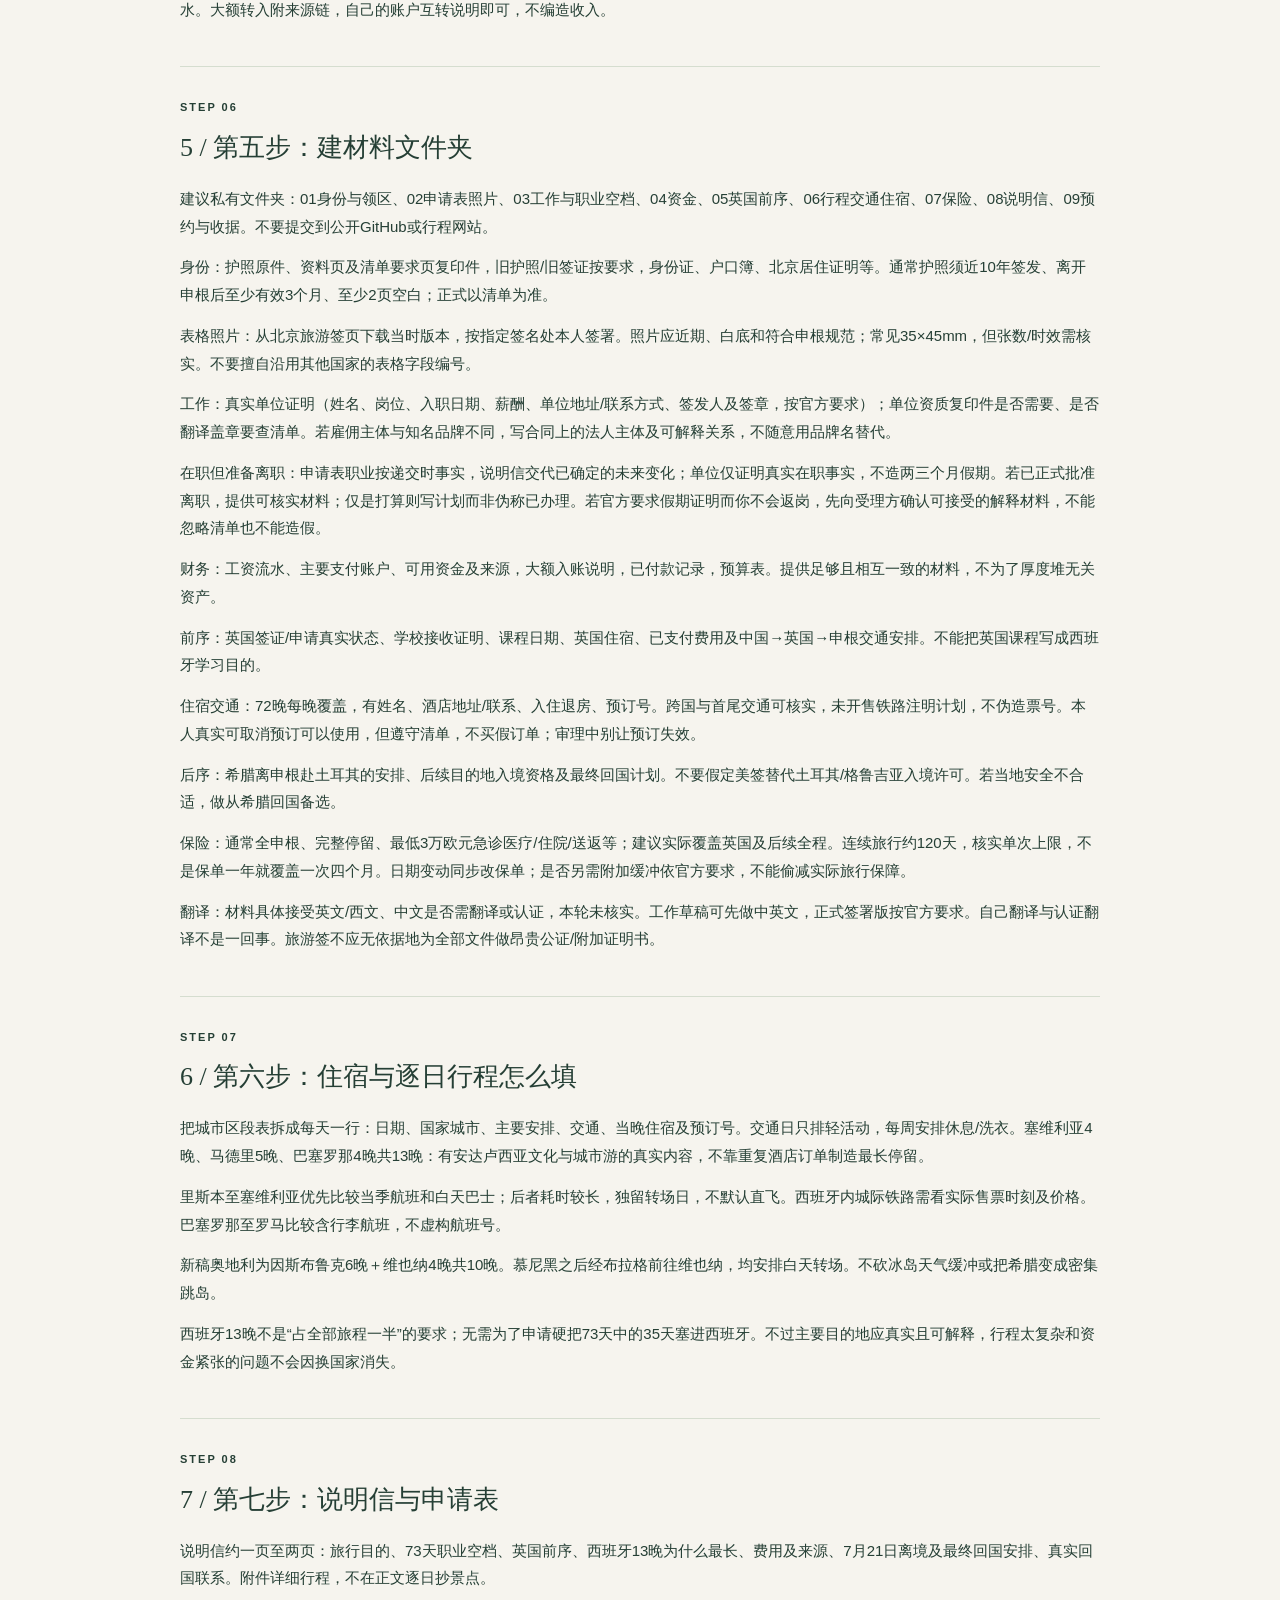
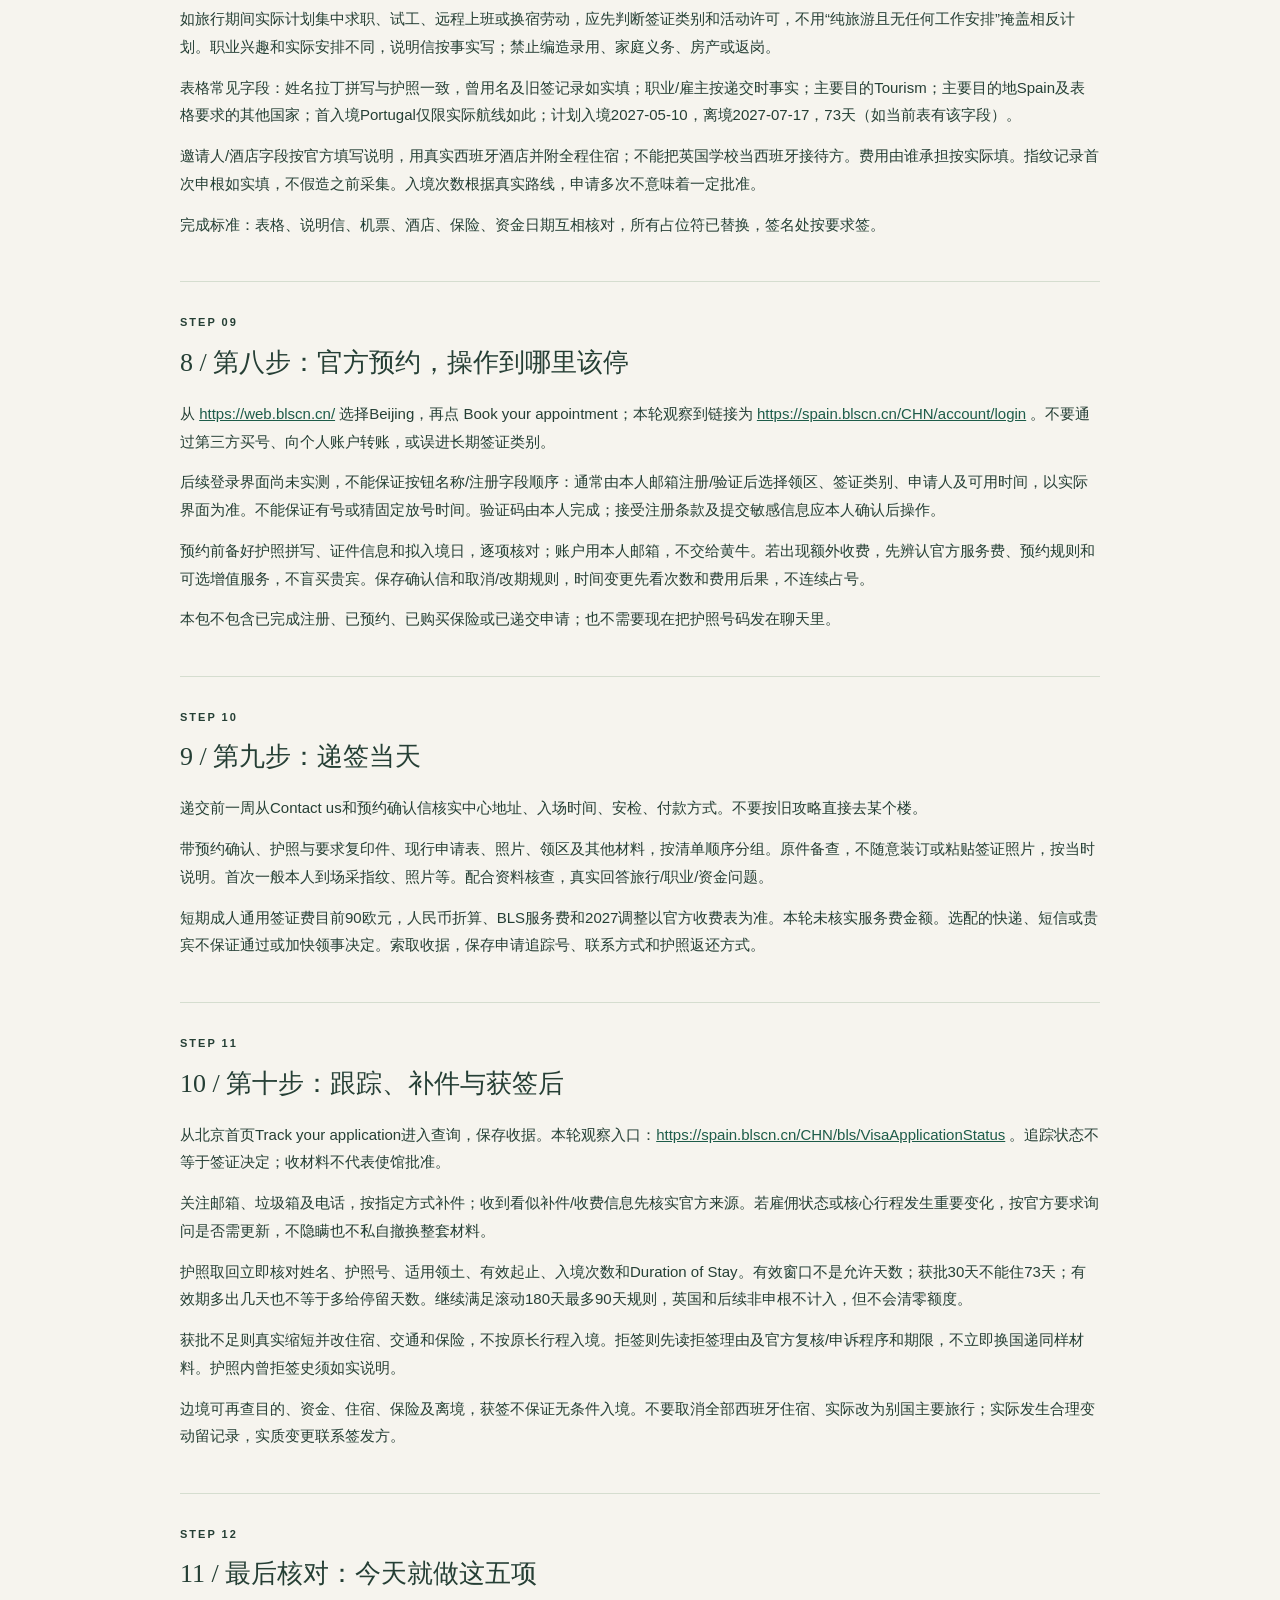
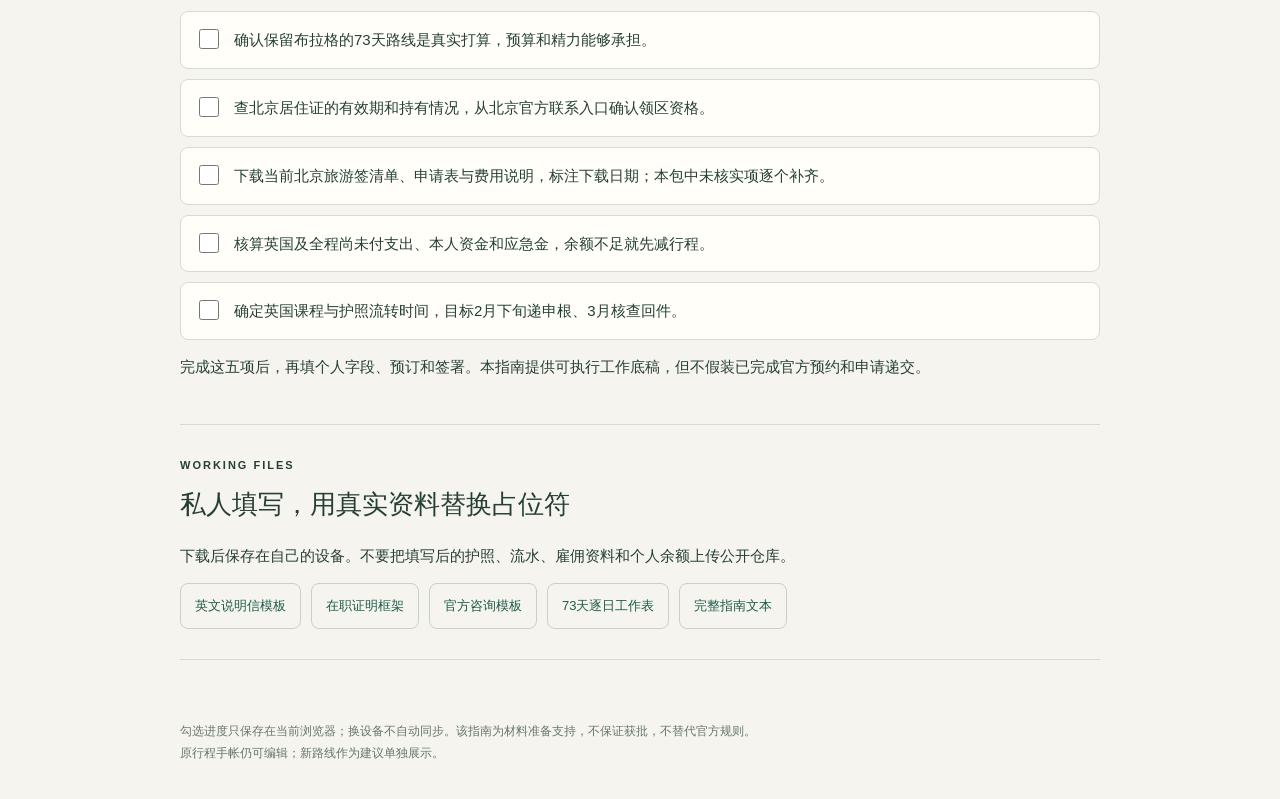
==== commit f0aef01e: "Select 73-day Spain itinerary retaining Prague and update visa kit" ====
--- a/spain-visa.html
+++ b/spain-visa.html
@@ -1,11 +1,11 @@
 <!doctype html><html lang="zh-CN"><head><meta charset="utf-8"><meta name="viewport" content="width=device-width,initial-scale=1"><meta name="theme-color" content="#194b42"><title>北京西班牙签证 · 从0到1</title><style>
 *{box-sizing:border-box}html{scroll-behavior:smooth;scroll-padding-top:72px}body{margin:0;color:#253f35;background:#f6f4ee;font:15px/1.85 -apple-system,BlinkMacSystemFont,'PingFang SC',sans-serif}header{max-width:1000px;margin:auto;display:flex;align-items:center;justify-content:space-between;gap:10px;padding:20px}a{color:#1d5c49;overflow-wrap:anywhere}header a{text-decoration:none;font-weight:700}button,.btn{border:1px solid #bdcabb;border-radius:8px;padding:9px 14px;background:transparent;color:#194b42;font:inherit;cursor:pointer}.hero{padding:42px;background:#194b42;border-radius:16px;color:#fffef5}.hero p{color:#d7e3d4}.kicker{font-size:11px;letter-spacing:2px;font-weight:700}h1{font:500 clamp(29px,5vw,47px)/1.4 Georgia,'Songti SC',serif}h2{font:500 26px/1.5 Georgia,'Songti SC',serif;margin:10px 0 18px}main{max-width:960px;margin:auto;padding:0 20px}nav{display:flex;gap:18px;overflow:auto;white-space:nowrap;position:sticky;top:0;background:#f6f4eef5;z-index:2;padding:15px 0;border-bottom:1px solid #d5ddcf}nav a{text-decoration:none;font-size:13px}section{padding:30px 0;border-bottom:1px solid #d5ddcf}p{margin:13px 0}.notice{padding:16px 20px;background:#e7ecdd;border-radius:10px;margin:20px 0;font-size:13px}.warn{background:#f2e4cc;color:#775121}.cards{display:grid;grid-template-columns:repeat(3,1fr);gap:10px;margin-top:22px}.cards div{padding:15px;border:1px solid #ffffff40;border-radius:8px}.cards strong{display:block;font:30px Georgia,serif}.cards span{font-size:12px}details{margin:24px 0;background:#fffef9;padding:20px;border:1px solid #d5ddcf;border-radius:12px}summary{font-weight:700;cursor:pointer}.table-wrap{overflow:auto}table{border-collapse:collapse;width:100%;font-size:13px;min-width:650px}td,th{padding:11px;border-bottom:1px solid #d5ddcf;text-align:left}th{background:#e7ecdd}.task{display:flex;gap:12px;background:#fffef9;padding:14px;border:1px solid #d5ddcf;border-radius:8px;margin:10px 0}.task input{width:20px;height:20px;flex-shrink:0;accent-color:#194b42}.task:has(input:checked) span{text-decoration:line-through;color:#7a847b}.downloads{display:flex;flex-wrap:wrap;gap:10px}.downloads a{padding:10px 14px;border:1px solid #c7d1c2;border-radius:8px;text-decoration:none;font-size:13px}footer{padding:35px 0;color:#66776b;font-size:12px}#status{min-height:25px}a:focus-visible,button:focus-visible,summary:focus-visible,input:focus-visible{outline:3px solid #b28c3e;outline-offset:3px}@media(max-width:600px){body{font-size:14px}main{padding:0 16px}.hero{padding:28px 22px}h2{font-size:23px}header{padding:15px 16px}header a{font-size:13px}button{font-size:12px}.cards{gap:7px}.cards div{padding:11px}.cards strong{font-size:25px}.cards span{font-size:11px}details{padding:15px}nav{margin:0 -16px;padding:13px 16px}}@media print{header,nav,button,.downloads,#status{display:none}details{display:block}details>*{display:block}.hero{background:white;color:black}.hero p{color:black}section{break-inside:auto}h2{break-after:avoid}.table-wrap{overflow:visible}table{min-width:0;font-size:10px}a{color:black}}
-</style></head><body><header><a href="./">← 向远方 · 行程手帐</a><button id="print">打印／存为PDF</button></header><main><div class="hero"><div class="kicker">SPAIN VISA / BEIJING / A PRACTICAL GUIDE</div><h1>从想出发，<br>到准备好递签。</h1><p>西班牙主要目的地调整建议＋北京旅游签办理工作指南。<br>真实规划，逐项核对，一步一步完成。</p><div class="cards"><div><strong>13晚</strong><span>推荐西班牙停留</span></div><div><strong>69天</strong><span>申根总停留</span></div><div><strong>68晚</strong><span>连续住宿覆盖</span></div></div></div><div class="notice warn">建议稿，未预订、未预约、未递交。新路线尚未替换你原手帐的本地行程。北京首页及官方链接已读取；材料细则、领区条件和2027金额仍待确认，不代表全部规则已核验。资料整理：2026-10-31。</div><div class="notice">推荐路线：英国 → 里斯本 → 塞维利亚 → 马德里 → 巴塞罗那 → 罗马 → 佛罗伦萨 → 因斯布鲁克 → 慕尼黑 → 维也纳 → 哥本哈根 → 挪威 → 冰岛 → 克罗地亚 → 希腊 → 土耳其 → 格鲁吉亚 → 中国。取消布拉格、慕尼黑少1晚，换来西班牙多5晚；北欧及回国段不变。</div><nav><a href="#step-0">先读结论</a><a href="#step-1">0</a><a href="#step-2">1</a><a href="#step-3">2</a><a href="#step-4">3</a><a href="#step-5">4</a><a href="#step-6">5</a><a href="#step-7">6</a><a href="#step-8">7</a><a href="#step-9">8</a><a href="#step-10">9</a><a href="#step-11">10</a><a href="#step-12">11</a></nav><details open><summary>查看推荐路线：日期、住宿与交通</summary><h2>推荐路线住宿与交通表</h2>
-<p>规划稿，未预订。5月10日至7月17日共69个日历日、68晚。入住/退房为住宿口径，退房当日转场。</p>
-<div class="table-wrap"><table><thead><tr><th>国家</th><th>城市</th><th>入住</th><th>退房/转场</th><th>晚数</th><th>交通计划</th></tr></thead><tbody><tr><td>Portugal</td><td>Lisbon</td><td>2027-05-10</td><td>2027-05-14</td><td>4</td><td>UK → Lisbon; check actual first Schengen border</td></tr><tr><td>Spain</td><td>Seville</td><td>2027-05-14</td><td>2027-05-18</td><td>4</td><td>Lisbon → Seville; flight/day bus subject to availability</td></tr><tr><td>Spain</td><td>Madrid</td><td>2027-05-18</td><td>2027-05-23</td><td>5</td><td>Seville → Madrid; planned rail</td></tr><tr><td>Spain</td><td>Barcelona</td><td>2027-05-23</td><td>2027-05-27</td><td>4</td><td>Madrid → Barcelona; planned rail</td></tr><tr><td>Italy</td><td>Rome</td><td>2027-05-27</td><td>2027-05-31</td><td>4</td><td>Barcelona → Rome; planned flight</td></tr><tr><td>Italy</td><td>Florence</td><td>2027-05-31</td><td>2027-06-03</td><td>3</td><td>Rome → Florence; planned rail</td></tr><tr><td>Austria</td><td>Innsbruck</td><td>2027-06-03</td><td>2027-06-09</td><td>6</td><td>Florence → Innsbruck; rail connections to verify</td></tr><tr><td>Germany</td><td>Munich</td><td>2027-06-09</td><td>2027-06-14</td><td>5</td><td>Innsbruck → Munich; planned rail</td></tr><tr><td>Austria</td><td>Vienna</td><td>2027-06-14</td><td>2027-06-18</td><td>4</td><td>Munich → Vienna; planned rail</td></tr><tr><td>Denmark</td><td>Copenhagen</td><td>2027-06-18</td><td>2027-06-21</td><td>3</td><td>Vienna → Copenhagen; planned flight</td></tr><tr><td>Norway</td><td>Oslo / Bergen / fjord base</td><td>2027-06-21</td><td>2027-06-28</td><td>7</td><td>Split hotels after actual transport is selected</td></tr><tr><td>Iceland</td><td>Reykjavik</td><td>2027-06-28</td><td>2027-07-03</td><td>5</td><td>Norway → Iceland; actual flights to verify</td></tr><tr><td>Croatia</td><td>Split / Dubrovnik</td><td>2027-07-03</td><td>2027-07-10</td><td>7</td><td>Iceland → Croatia may require a connection</td></tr><tr><td>Greece</td><td>Athens / one island or mainland</td><td>2027-07-10</td><td>2027-07-17</td><td>7</td><td>Croatia → Athens; confirm flights and island feasibility</td></tr></tbody></table></div>
-<p>西班牙13晚最长；奥地利10晚为两次访问合计。所有交通、酒店名称/地址/电话/预订号待本人真实确认，不代表已有订单。</p>
-<p>后续示意：7月17日离开希腊赴土耳其，土耳其10晚（至7月27日）；格鲁吉亚7晚（至8月3日），再回中国，实际到达日看航班。</p>
-<p>若保留布拉格4晚：在慕尼黑与维也纳之间增加7月前的四晚，之后全部顺延4天，申根离境7月21日，共73天72晚。</p></details><section id="step-0"><div class="kicker">STEP 00</div><h2>先读结论</h2><p>建议西班牙13晚：塞维利亚4晚→马德里5晚→巴塞罗那4晚。取消布拉格4晚，慕尼黑6晚减为5晚。西班牙成为真实最长停留国；奥地利两段合计10晚排第二。仍保留意大利、阿尔卑斯、德国、维也纳、丹麦、挪威、冰岛、克罗地亚、希腊、土耳其及格鲁吉亚。保留布拉格的备选会增加4晚，申根变73天。</p>
+</style></head><body><header><a href="./">← 向远方 · 行程手帐</a><button id="print">打印／存为PDF</button></header><main><div class="hero"><div class="kicker">SPAIN VISA / BEIJING / A PRACTICAL GUIDE</div><h1>从想出发，<br>到准备好递签。</h1><p>西班牙主要目的地调整建议＋北京旅游签办理工作指南。<br>真实规划，逐项核对，一步一步完成。</p><div class="cards"><div><strong>13晚</strong><span>西班牙计划停留</span></div><div><strong>73天</strong><span>申根总停留</span></div><div><strong>72晚</strong><span>连续住宿覆盖</span></div></div></div><div class="notice warn">已选路线规划稿，未预订、未预约、未递交。新路线尚未替换你原手帐的本地行程。北京首页及官方链接已读取；材料细则、领区条件和2027金额仍待确认，不代表全部规则已核验。资料整理：2026-11-02。</div><div class="notice">推荐路线：英国 → 里斯本 → 塞维利亚 → 马德里 → 巴塞罗那 → 罗马 → 佛罗伦萨 → 因斯布鲁克 → 慕尼黑 → 布拉格 → 维也纳 → 哥本哈根 → 挪威 → 冰岛 → 克罗地亚 → 希腊 → 土耳其 → 格鲁吉亚 → 中国。保留布拉格、慕尼黑少1晚，西班牙增加至13晚；申根增加4天，后续段顺延4天。</div><nav><a href="#step-0">先读结论</a><a href="#step-1">0</a><a href="#step-2">1</a><a href="#step-3">2</a><a href="#step-4">3</a><a href="#step-5">4</a><a href="#step-6">5</a><a href="#step-7">6</a><a href="#step-8">7</a><a href="#step-9">8</a><a href="#step-10">9</a><a href="#step-11">10</a><a href="#step-12">11</a></nav><details open><summary>查看推荐路线：日期、住宿与交通</summary><h2>已选路线：73天72晚住宿与交通表</h2>
+<p>规划稿，未预订。保留布拉格，西班牙13晚、慕尼黑5晚；5月10日至7月21日共73个日历日、72晚。入住/退房为住宿口径，退房当日转场。</p>
+<div class="table-wrap"><table><thead><tr><th>国家</th><th>城市</th><th>入住</th><th>退房/转场</th><th>晚数</th><th>交通计划</th></tr></thead><tbody><tr><td>Portugal</td><td>Lisbon</td><td>2027-05-10</td><td>2027-05-14</td><td>4</td><td>UK → Lisbon; verify actual first Schengen border</td></tr><tr><td>Spain</td><td>Seville</td><td>2027-05-14</td><td>2027-05-18</td><td>4</td><td>Lisbon → Seville; flight/day bus subject to availability</td></tr><tr><td>Spain</td><td>Madrid</td><td>2027-05-18</td><td>2027-05-23</td><td>5</td><td>Seville → Madrid; planned rail</td></tr><tr><td>Spain</td><td>Barcelona</td><td>2027-05-23</td><td>2027-05-27</td><td>4</td><td>Madrid → Barcelona; planned rail</td></tr><tr><td>Italy</td><td>Rome</td><td>2027-05-27</td><td>2027-05-31</td><td>4</td><td>Barcelona → Rome; planned flight</td></tr><tr><td>Italy</td><td>Florence</td><td>2027-05-31</td><td>2027-06-03</td><td>3</td><td>Rome → Florence; planned rail</td></tr><tr><td>Austria</td><td>Innsbruck</td><td>2027-06-03</td><td>2027-06-09</td><td>6</td><td>Florence → Innsbruck; rail connections to verify</td></tr><tr><td>Germany</td><td>Munich</td><td>2027-06-09</td><td>2027-06-14</td><td>5</td><td>Innsbruck → Munich; planned rail</td></tr><tr><td>Czechia</td><td>Prague</td><td>2027-06-14</td><td>2027-06-18</td><td>4</td><td>Munich → Prague; planned daytime rail/bus</td></tr><tr><td>Austria</td><td>Vienna</td><td>2027-06-18</td><td>2027-06-22</td><td>4</td><td>Prague → Vienna; planned rail</td></tr><tr><td>Denmark</td><td>Copenhagen</td><td>2027-06-22</td><td>2027-06-25</td><td>3</td><td>Vienna → Copenhagen; planned flight</td></tr><tr><td>Norway</td><td>Oslo / Bergen / fjord base</td><td>2027-06-25</td><td>2027-07-02</td><td>7</td><td>Split hotels after actual transport is selected</td></tr><tr><td>Iceland</td><td>Reykjavik</td><td>2027-07-02</td><td>2027-07-07</td><td>5</td><td>Norway → Iceland; actual flights to verify</td></tr><tr><td>Croatia</td><td>Split / Dubrovnik</td><td>2027-07-07</td><td>2027-07-14</td><td>7</td><td>Iceland → Croatia may require a connection</td></tr><tr><td>Greece</td><td>Athens / one island or mainland</td><td>2027-07-14</td><td>2027-07-21</td><td>7</td><td>Croatia → Athens; confirm flights and island feasibility</td></tr></tbody></table></div>
+<p>西班牙13晚最长；奥地利10晚为两次访问合计。酒店姓名/地址/联系方式/预订号须真实补齐，交通尚待核实。</p>
+<p>后续示意：7月21日离开希腊赴土耳其；土耳其10晚至7月31日；格鲁吉亚7晚至8月7日，再回中国，实际到达日看航班。整段从4月10日抵英至8月7日结束约120个日历日，跨时区和回程需另核对。</p>
+<p>旧69天版仅作历史参考，本次申请材料统一使用73天日期。</p></details><section id="step-0"><div class="kicker">STEP 00</div><h2>先读结论</h2><p>建议西班牙13晚：塞维利亚4晚→马德里5晚→巴塞罗那4晚。保留布拉格4晚，慕尼黑6晚减为5晚，申根总长度比原方案增加4天。西班牙成为真实最长停留国；奥地利两段合计10晚排第二。仍保留意大利、阿尔卑斯、德国、维也纳、丹麦、挪威、冰岛、克罗地亚、希腊、土耳其及格鲁吉亚。本版已按保留布拉格确定为73天；如之后决定取消布拉格，可缩回69天，但须同步更改全部材料。</p>
 <p>主要目的地不是仅看某一家酒店，而是结合真实目的、各国合计停留及证明。纯旅游路线中西班牙最长，因此可以据此申请西班牙；不是为了签证虚构住宿。西班牙不必是第一入境国，葡萄牙先入境可行，实际首次边检国家仍取决于航线。</p></section><section id="step-1"><div class="kicker">STEP 01</div><h2>0 / 哪些已核实，哪些还没有</h2><p>已现场读取：BLS旧中国站的CHINA链接指向 <a target="_blank" rel="noopener" href="https://web.blscn.cn/">https://web.blscn.cn/</a>；该站列出北京、上海、成都、广州入口；北京首页 <a target="_blank" rel="noopener" href="https://web.blscn.cn/beijing/">https://web.blscn.cn/beijing/</a> 列出旅游签、预约、查询、联系及北京重要通知。首页明示预约通过BLS官网办理，不向个人账户付款或向第三方买号；可以从任意获授权且符合要求的保险公司购买保险，不强制用广告链接。</p>
 <p>已确认链接存在，但具体内容尚未成功读取：北京旅游签细则 <a target="_blank" rel="noopener" href="https://web.blscn.cn/beijing/short_term_visa_tourism.php">https://web.blscn.cn/beijing/short_term_visa_tourism.php</a> 、北京重要通知 <a target="_blank" rel="noopener" href="https://web.blscn.cn/beijing/beijing.php">https://web.blscn.cn/beijing/beijing.php</a> 、联系地址 <a target="_blank" rel="noopener" href="https://web.blscn.cn/beijing/contact.php">https://web.blscn.cn/beijing/contact.php</a> 。旅游细则两次访问因自动审批超时未完成，不是规则不存在。</p>
 <p>因此北京居住证所需期限及补充证明、是否可跨领区受理、当前地址/营业时间/服务费、2027资金标准、翻译认证要求、最新材料份数、预约界面内字段和名额均未核实。不要把本指南当最终官方清单；不能套用上海或广州的细则，也不猜测放号时间。</p>
@@ -21,17 +21,17 @@
 <p class="bullet">• 在职但计划职业空档出游，单位证明与假期/离职说明应如何配套？</p>
 <p>从Contact us或北京重要通知进入，使用当时官方联系方式，不向未知中介发送护照扫描件。若北京不符合条件，再按官方指引确定上海递交，不要先占错误领区号。</p>
 <p>完成标准：记录官方答复、日期、受理领区和要求，保存截图/邮件。电话答复尽量记下工单，重要事项争取书面确认。</p></section><section id="step-3"><div class="kicker">STEP 03</div><h2>2 / 第二步：确定申请类型及日期</h2><p>类型：短期申根C类，旅游，不是长期国家签、学生签或求职签。英国语言课单独按英国规则办理。</p>
-<p>推荐稿：5月10日入申根、7月17日离开，首尾均计入69天、住宿68晚。西班牙入住5月14日、退房5月27日，共13晚。入境日是抵达首个申根边检日，不是从中国出发日；离境日是最后通过申根出境边检日。</p>
+<p>推荐稿：5月10日入申根、7月21日离开，首尾均计入73天、住宿72晚。西班牙入住5月14日、退房5月27日，共13晚。入境日是抵达首个申根边检日，不是从中国出发日；离境日是最后通过申根出境边检日。</p>
 <p>一次进入后都在申根成员间移动，不需要每个国家重新办签证。此次原则上一次进入即可；若经英国/非申根巴尔干国家旅行，或回程实际需要重入申根，则重新检查入境次数和线路。有效期、允许停留天数、入境次数、90/180规则需同时满足。</p>
-<p>若保留布拉格4晚，则最迟离境改7月21日，73天72晚。不要在说明信写69、申请表写73，或住宿表仍用旧日期。</p>
+<p>本版已包含布拉格4晚，离境日期为7月21日。说明信、申请表、保险和住宿必须统一使用73天版本，不混用旧69天日期。</p>
 <p>完成标准：先选一种真实路线，预算承受得起，并接受获批不足时缩短实际行程。</p></section><section id="step-4"><div class="kicker">STEP 04</div><h2>3 / 第三步：安排护照与申请时间</h2><p>2026年10—11月：确认北京受理、居住证及护照，准备工资流水和存款来源，选英国学校。5月10日申根入境，通常最早2026年11月10日递交。</p>
 <p>12月2日美签面签：保留护照返还/进一步审理缓冲，不依赖固定回件日。</p>
 <p>2027年1月10日前后进入英签提前三个月窗口。4月10日赴英，争取1月中旬完成必要递交/生物信息；具体遵循当时英国官方流程，不预设每种流程都同样留存护照。</p>
 <p>申根目标：2月下旬递交；英签及时完成且有预约时可提前到2月上旬。1月即查看预约和清单，不等英签回件才开始准备。2027年春节期间是否营业要看官方假日页。两项需护照的操作不重叠。</p>
 <p>常规申根审理15个日历日，可能延至45天，预约等待、补件、寄送另算。争取3月完成回件和核查；4月初才递风险高，因为4月10日已要离开中国。英国短期访客不能默认可在英国递交申根作为兜底。</p>
-<p>仍在职递交有利于取得真实材料，不保证出签。已决定离职就解释职业空档，不能虚构获批年假或恢复原岗位的承诺。</p></section><section id="step-5"><div class="kicker">STEP 05</div><h2>4 / 第四步：做真实的全程资金表</h2><p>预算上限、资产余额、已支付费用是三件事。把英国、69天申根、后续土耳其/格鲁吉亚、国际和跨国交通、保险及应急金放在一张表核算。</p>
+<p>仍在职递交有利于取得真实材料，不保证出签。已决定离职就解释职业空档，不能虚构获批年假或恢复原岗位的承诺。</p></section><section id="step-5"><div class="kicker">STEP 05</div><h2>4 / 第四步：做真实的全程资金表</h2><p>预算上限、资产余额、已支付费用是三件事。把英国、73天申根、后续土耳其/格鲁吉亚、国际和跨国交通、保险及应急金放在一张表核算。</p>
 <p>公式：当前可实际动用资金 − 未来尚未支付的全程费用 = 剩余缓冲。已付费用附付款凭证，不能既从余额扣掉又当未付费用重复扣。未来工资未到账不当当前资金；信用额度不等于存款；投资资产要写明可赎回性，不能重复计入。</p>
-<p>西班牙有入境经济能力要求，通常与当年西班牙最低工资挂钩，按人/日并设总额下限，年度可能变化。本轮未核实2027标准及北京对多国长线的计算口径。申请前问清：证明整个69天还是西班牙段如何计算，已付住宿/前序费用如何体现。不能把“13晚西班牙”误认为只需证明这13晚的钱。</p>
+<p>西班牙有入境经济能力要求，通常与当年西班牙最低工资挂钩，按人/日并设总额下限，年度可能变化。本轮未核实2027标准及北京对多国长线的计算口径。申请前问清：证明整个73天还是西班牙段如何计算，已付住宿/前序费用如何体现。不能把“13晚西班牙”误认为只需证明这13晚的钱。</p>
 <p>没有“存款5万/10万必过”的保证。若资金几乎花完，先缩短路线或删高价冰岛/北欧段，不临时借款做余额，不靠未来打工/换宿收入填预算。</p>
 <p>材料准备：现在整理近6个月工资和主支付账户，正式递交按清单要求期间和时效打印最新版本；存款证明通常只能补充，不能自动替代流水。大额转入附来源链，自己的账户互转说明即可，不编造收入。</p></section><section id="step-6"><div class="kicker">STEP 06</div><h2>5 / 第五步：建材料文件夹</h2><p>建议私有文件夹：01身份与领区、02申请表照片、03工作与职业空档、04资金、05英国前序、06行程交通住宿、07保险、08说明信、09预约与收据。不要提交到公开GitHub或行程网站。</p>
 <p>身份：护照原件、资料页及清单要求页复印件，旧护照/旧签证按要求，身份证、户口簿、北京居住证明等。通常护照须近10年签发、离开申根后至少有效3个月、至少2页空白；正式以清单为准。</p>
@@ -40,15 +40,15 @@
 <p>在职但准备离职：申请表职业按递交时事实，说明信交代已确定的未来变化；单位仅证明真实在职事实，不造两三个月假期。若已正式批准离职，提供可核实材料；仅是打算则写计划而非伪称已办理。若官方要求假期证明而你不会返岗，先向受理方确认可接受的解释材料，不能忽略清单也不能造假。</p>
 <p>财务：工资流水、主要支付账户、可用资金及来源，大额入账说明，已付款记录，预算表。提供足够且相互一致的材料，不为了厚度堆无关资产。</p>
 <p>前序：英国签证/申请真实状态、学校接收证明、课程日期、英国住宿、已支付费用及中国→英国→申根交通安排。不能把英国课程写成西班牙学习目的。</p>
-<p>住宿交通：68晚每晚覆盖，有姓名、酒店地址/联系、入住退房、预订号。跨国与首尾交通可核实，未开售铁路注明计划，不伪造票号。本人真实可取消预订可以使用，但遵守清单，不买假订单；审理中别让预订失效。</p>
+<p>住宿交通：72晚每晚覆盖，有姓名、酒店地址/联系、入住退房、预订号。跨国与首尾交通可核实，未开售铁路注明计划，不伪造票号。本人真实可取消预订可以使用，但遵守清单，不买假订单；审理中别让预订失效。</p>
 <p>后序：希腊离申根赴土耳其的安排、后续目的地入境资格及最终回国计划。不要假定美签替代土耳其/格鲁吉亚入境许可。若当地安全不合适，做从希腊回国备选。</p>
-<p>保险：通常全申根、完整停留、最低3万欧元急诊医疗/住院/送返等；建议实际覆盖英国及后续全程。连续旅行约116天，核实单次上限，不是保单一年就覆盖一次四个月。日期变动同步改保单；是否另需附加缓冲依官方要求，不能偷减实际旅行保障。</p>
+<p>保险：通常全申根、完整停留、最低3万欧元急诊医疗/住院/送返等；建议实际覆盖英国及后续全程。连续旅行约120天，核实单次上限，不是保单一年就覆盖一次四个月。日期变动同步改保单；是否另需附加缓冲依官方要求，不能偷减实际旅行保障。</p>
 <p>翻译：材料具体接受英文/西文、中文是否需翻译或认证，本轮未核实。工作草稿可先做中英文，正式签署版按官方要求。自己翻译与认证翻译不是一回事。旅游签不应无依据地为全部文件做昂贵公证/附加证明书。</p></section><section id="step-7"><div class="kicker">STEP 07</div><h2>6 / 第六步：住宿与逐日行程怎么填</h2><p>把城市区段表拆成每天一行：日期、国家城市、主要安排、交通、当晚住宿及预订号。交通日只排轻活动，每周安排休息/洗衣。塞维利亚4晚、马德里5晚、巴塞罗那4晚共13晚：有安达卢西亚文化与城市游的真实内容，不靠重复酒店订单制造最长停留。</p>
 <p>里斯本至塞维利亚优先比较当季航班和白天巴士；后者耗时较长，独留转场日，不默认直飞。西班牙内城际铁路需看实际售票时刻及价格。巴塞罗那至罗马比较含行李航班，不虚构航班号。</p>
-<p>新稿奥地利为因斯布鲁克6晚＋维也纳4晚共10晚。取消布拉格后慕尼黑直接维也纳，减少一次换酒店。不砍冰岛天气缓冲或把希腊变成密集跳岛。</p>
-<p>西班牙13晚不是“占全部旅程一半”的要求；无需为了申请硬把69天中的35天塞进西班牙。不过主要目的地应真实且可解释，行程太复杂和资金紧张的问题不会因换国家消失。</p></section><section id="step-8"><div class="kicker">STEP 08</div><h2>7 / 第七步：说明信与申请表</h2><p>说明信约一页至两页：旅行目的、69天职业空档、英国前序、西班牙13晚为什么最长、费用及来源、7月17日离境及最终回国安排、真实回国联系。附件详细行程，不在正文逐日抄景点。</p>
+<p>新稿奥地利为因斯布鲁克6晚＋维也纳4晚共10晚。慕尼黑之后经布拉格前往维也纳，均安排白天转场。不砍冰岛天气缓冲或把希腊变成密集跳岛。</p>
+<p>西班牙13晚不是“占全部旅程一半”的要求；无需为了申请硬把73天中的35天塞进西班牙。不过主要目的地应真实且可解释，行程太复杂和资金紧张的问题不会因换国家消失。</p></section><section id="step-8"><div class="kicker">STEP 08</div><h2>7 / 第七步：说明信与申请表</h2><p>说明信约一页至两页：旅行目的、73天职业空档、英国前序、西班牙13晚为什么最长、费用及来源、7月21日离境及最终回国安排、真实回国联系。附件详细行程，不在正文逐日抄景点。</p>
 <p>如旅行期间实际计划集中求职、试工、远程上班或换宿劳动，应先判断签证类别和活动许可，不用“纯旅游且无任何工作安排”掩盖相反计划。职业兴趣和实际安排不同，说明信按事实写；禁止编造录用、家庭义务、房产或返岗。</p>
-<p>表格常见字段：姓名拉丁拼写与护照一致，曾用名及旧签记录如实填；职业/雇主按递交时事实；主要目的Tourism；主要目的地Spain及表格要求的其他国家；首入境Portugal仅限实际航线如此；计划入境2027-05-10，离境2027-07-17，69天（如当前表有该字段）。</p>
+<p>表格常见字段：姓名拉丁拼写与护照一致，曾用名及旧签记录如实填；职业/雇主按递交时事实；主要目的Tourism；主要目的地Spain及表格要求的其他国家；首入境Portugal仅限实际航线如此；计划入境2027-05-10，离境2027-07-17，73天（如当前表有该字段）。</p>
 <p>邀请人/酒店字段按官方填写说明，用真实西班牙酒店并附全程住宿；不能把英国学校当西班牙接待方。费用由谁承担按实际填。指纹记录首次申根如实填，不假造之前采集。入境次数根据真实路线，申请多次不意味着一定批准。</p>
 <p>完成标准：表格、说明信、机票、酒店、保险、资金日期互相核对，所有占位符已替换，签名处按要求签。</p></section><section id="step-9"><div class="kicker">STEP 09</div><h2>8 / 第八步：官方预约，操作到哪里该停</h2><p>从 <a target="_blank" rel="noopener" href="https://web.blscn.cn/">https://web.blscn.cn/</a> 选择Beijing，再点 Book your appointment；本轮观察到链接为 <a target="_blank" rel="noopener" href="https://spain.blscn.cn/CHN/account/login">https://spain.blscn.cn/CHN/account/login</a> 。不要通过第三方买号、向个人账户转账，或误进长期签证类别。</p>
 <p>后续登录界面尚未实测，不能保证按钮名称/注册字段顺序：通常由本人邮箱注册/验证后选择领区、签证类别、申请人及可用时间，以实际界面为准。不能保证有号或猜固定放号时间。验证码由本人完成；接受注册条款及提交敏感信息应本人确认后操作。</p>
@@ -57,13 +57,13 @@
 <p>带预约确认、护照与要求复印件、现行申请表、照片、领区及其他材料，按清单顺序分组。原件备查，不随意装订或粘贴签证照片，按当时说明。首次一般本人到场采指纹、照片等。配合资料核查，真实回答旅行/职业/资金问题。</p>
 <p>短期成人通用签证费目前90欧元，人民币折算、BLS服务费和2027调整以官方收费表为准。本轮未核实服务费金额。选配的快递、短信或贵宾不保证通过或加快领事决定。索取收据，保存申请追踪号、联系方式和护照返还方式。</p></section><section id="step-11"><div class="kicker">STEP 11</div><h2>10 / 第十步：跟踪、补件与获签后</h2><p>从北京首页Track your application进入查询，保存收据。本轮观察入口：<a target="_blank" rel="noopener" href="https://spain.blscn.cn/CHN/bls/VisaApplicationStatus">https://spain.blscn.cn/CHN/bls/VisaApplicationStatus</a> 。追踪状态不等于签证决定；收材料不代表使馆批准。</p>
 <p>关注邮箱、垃圾箱及电话，按指定方式补件；收到看似补件/收费信息先核实官方来源。若雇佣状态或核心行程发生重要变化，按官方要求询问是否需更新，不隐瞒也不私自撤换整套材料。</p>
-<p>护照取回立即核对姓名、护照号、适用领土、有效起止、入境次数和Duration of Stay。有效窗口不是允许天数；获批30天不能住69天；有效期多出几天也不等于多给停留天数。继续满足滚动180天最多90天规则，英国和后续非申根不计入，但不会清零额度。</p>
+<p>护照取回立即核对姓名、护照号、适用领土、有效起止、入境次数和Duration of Stay。有效窗口不是允许天数；获批30天不能住73天；有效期多出几天也不等于多给停留天数。继续满足滚动180天最多90天规则，英国和后续非申根不计入，但不会清零额度。</p>
 <p>获批不足则真实缩短并改住宿、交通和保险，不按原长行程入境。拒签则先读拒签理由及官方复核/申诉程序和期限，不立即换国递同样材料。护照内曾拒签史须如实说明。</p>
-<p>边境可再查目的、资金、住宿、保险及离境，获签不保证无条件入境。不要取消全部西班牙住宿、实际改为别国主要旅行；实际发生合理变动留记录，实质变更联系签发方。</p></section><section id="step-12"><div class="kicker">STEP 12</div><h2>11 / 最后核对：今天就做这五项</h2><label class="task"><input type="checkbox" data-task="0"><span>选69天推荐版或73天保留布拉格版，并确认是真实打算去的路线。</span></label>
+<p>边境可再查目的、资金、住宿、保险及离境，获签不保证无条件入境。不要取消全部西班牙住宿、实际改为别国主要旅行；实际发生合理变动留记录，实质变更联系签发方。</p></section><section id="step-12"><div class="kicker">STEP 12</div><h2>11 / 最后核对：今天就做这五项</h2><label class="task"><input type="checkbox" data-task="0"><span>确认保留布拉格的73天路线是真实打算，预算和精力能够承担。</span></label>
 <label class="task"><input type="checkbox" data-task="1"><span>查北京居住证的有效期和持有情况，从北京官方联系入口确认领区资格。</span></label>
 <label class="task"><input type="checkbox" data-task="2"><span>下载当前北京旅游签清单、申请表与费用说明，标注下载日期；本包中未核实项逐个补齐。</span></label>
 <label class="task"><input type="checkbox" data-task="3"><span>核算英国及全程尚未付支出、本人资金和应急金，余额不足就先减行程。</span></label>
 <label class="task"><input type="checkbox" data-task="4"><span>确定英国课程与护照流转时间，目标2月下旬递申根、3月核查回件。</span></label>
-<p>完成这五项后，再填个人字段、预订和签署。本指南提供可执行工作底稿，但不假装已完成官方预约和申请递交。</p></section><section><div class="kicker">WORKING FILES</div><h2>私人填写，用真实资料替换占位符</h2><p>下载后保存在自己的设备。不要把填写后的护照、流水、雇佣资料和个人余额上传公开仓库。</p><div class="downloads"><a download href="visa-templates/spain-cover-letter.txt">英文说明信模板</a><a download href="visa-templates/employment-letter.txt">在职证明框架</a><a download href="visa-templates/official-enquiry.txt">官方咨询模板</a><a download href="visa-templates/itinerary-draft.md">69天逐日工作表</a><a download href="visa-templates/spain-guide.md">完整指南文本</a></div></section><footer><div id="status" role="status" aria-live="polite"></div>勾选进度只保存在当前浏览器；换设备不自动同步。该指南为材料准备支持，不保证获批，不替代官方规则。<br>原行程手帐仍可编辑；新路线作为建议单独展示。</footer></main><script>
+<p>完成这五项后，再填个人字段、预订和签署。本指南提供可执行工作底稿，但不假装已完成官方预约和申请递交。</p></section><section><div class="kicker">WORKING FILES</div><h2>私人填写，用真实资料替换占位符</h2><p>下载后保存在自己的设备。不要把填写后的护照、流水、雇佣资料和个人余额上传公开仓库。</p><div class="downloads"><a download href="visa-templates/spain-cover-letter.txt">英文说明信模板</a><a download href="visa-templates/employment-letter.txt">在职证明框架</a><a download href="visa-templates/official-enquiry.txt">官方咨询模板</a><a download href="visa-templates/itinerary-draft.md">73天逐日工作表</a><a download href="visa-templates/spain-guide.md">完整指南文本</a></div></section><footer><div id="status" role="status" aria-live="polite"></div>勾选进度只保存在当前浏览器；换设备不自动同步。该指南为材料准备支持，不保证获批，不替代官方规则。<br>原行程手帐仍可编辑；新路线作为建议单独展示。</footer></main><script>
 const key='spain-visa-guide-checks-v1';let tasks={};try{tasks=JSON.parse(localStorage.getItem(key)||'{}')}catch(e){document.querySelector('#status').textContent='本地进度无法读取，可继续查看指南'}document.querySelectorAll('[data-task]').forEach((el,i)=>{el.dataset.task=String(i);el.checked=tasks[i]===true;el.addEventListener('change',()=>{tasks[i]=el.checked;try{localStorage.setItem(key,JSON.stringify(tasks));document.querySelector('#status').textContent='已保存勾选进度到本设备'}catch(e){document.querySelector('#status').textContent='保存失败，请自行记录进度'}})});document.querySelector('#print').addEventListener('click',()=>window.print());
 </script></body></html>
